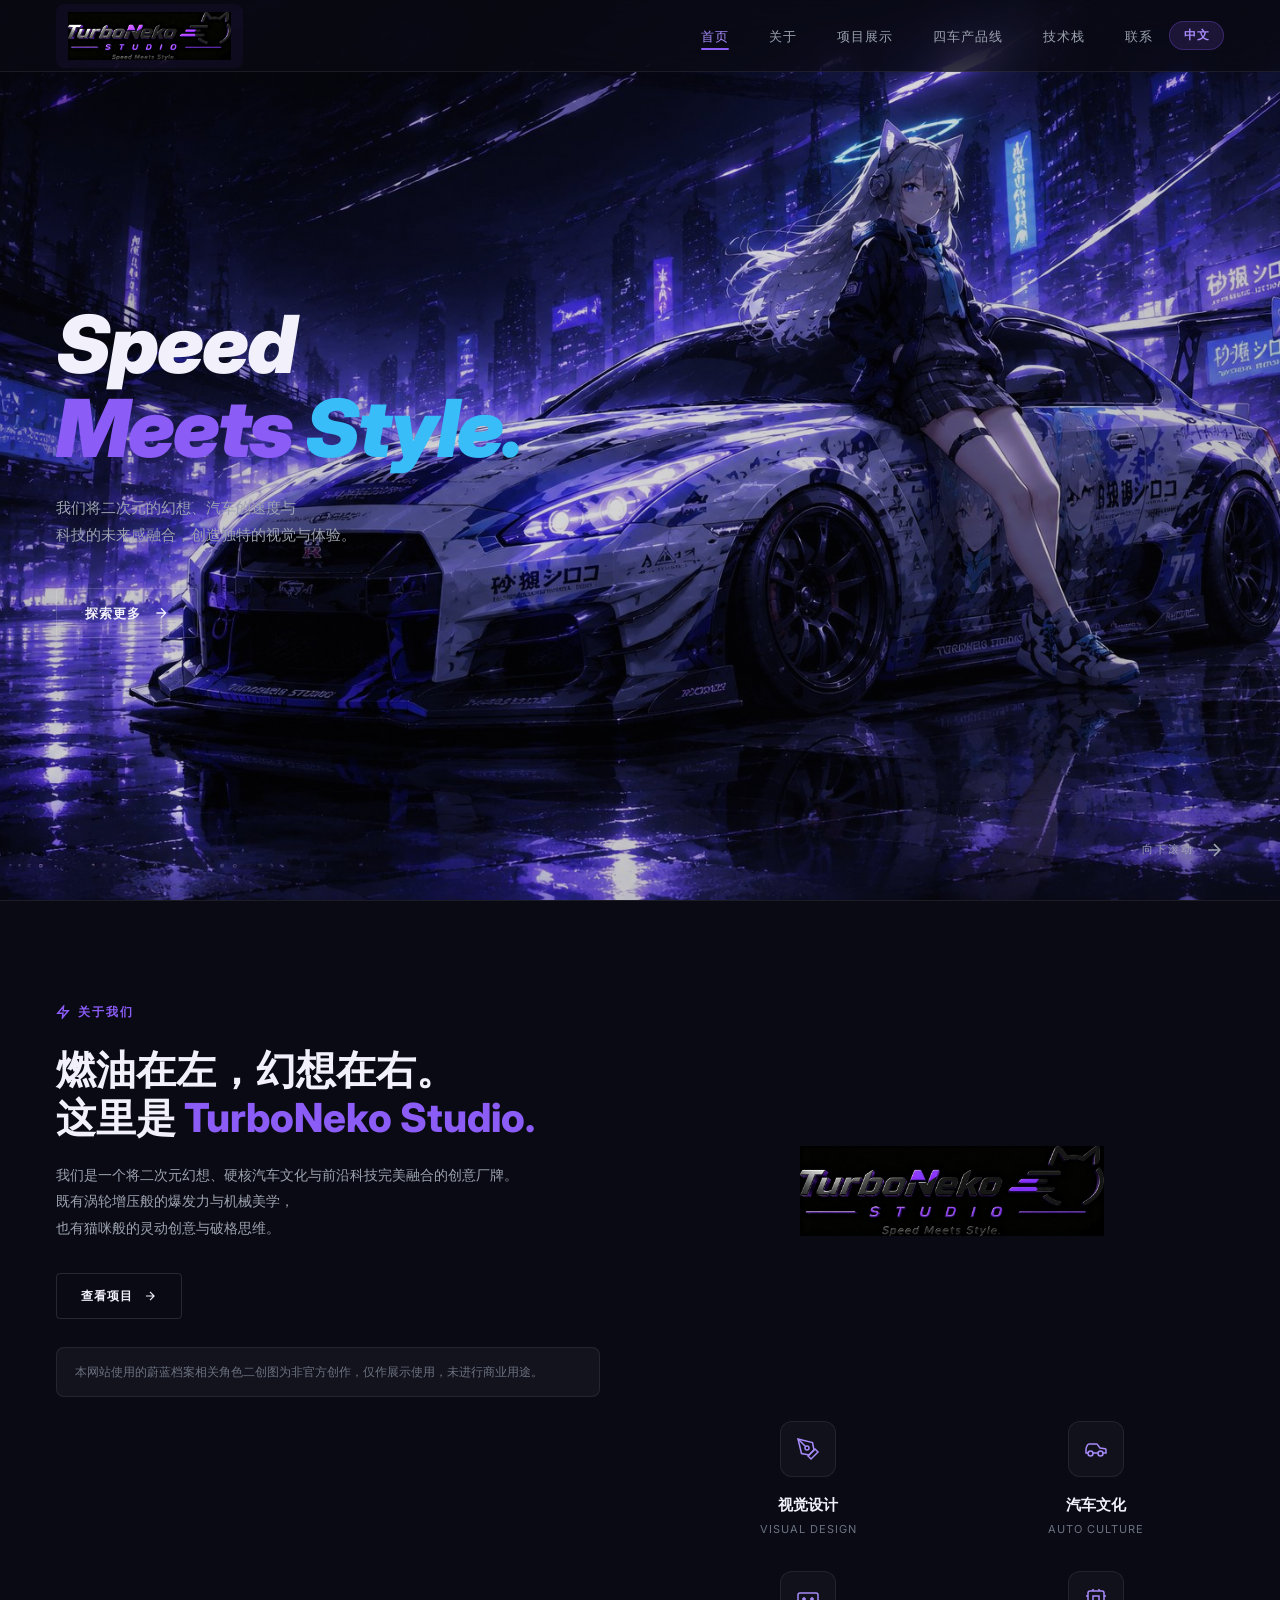
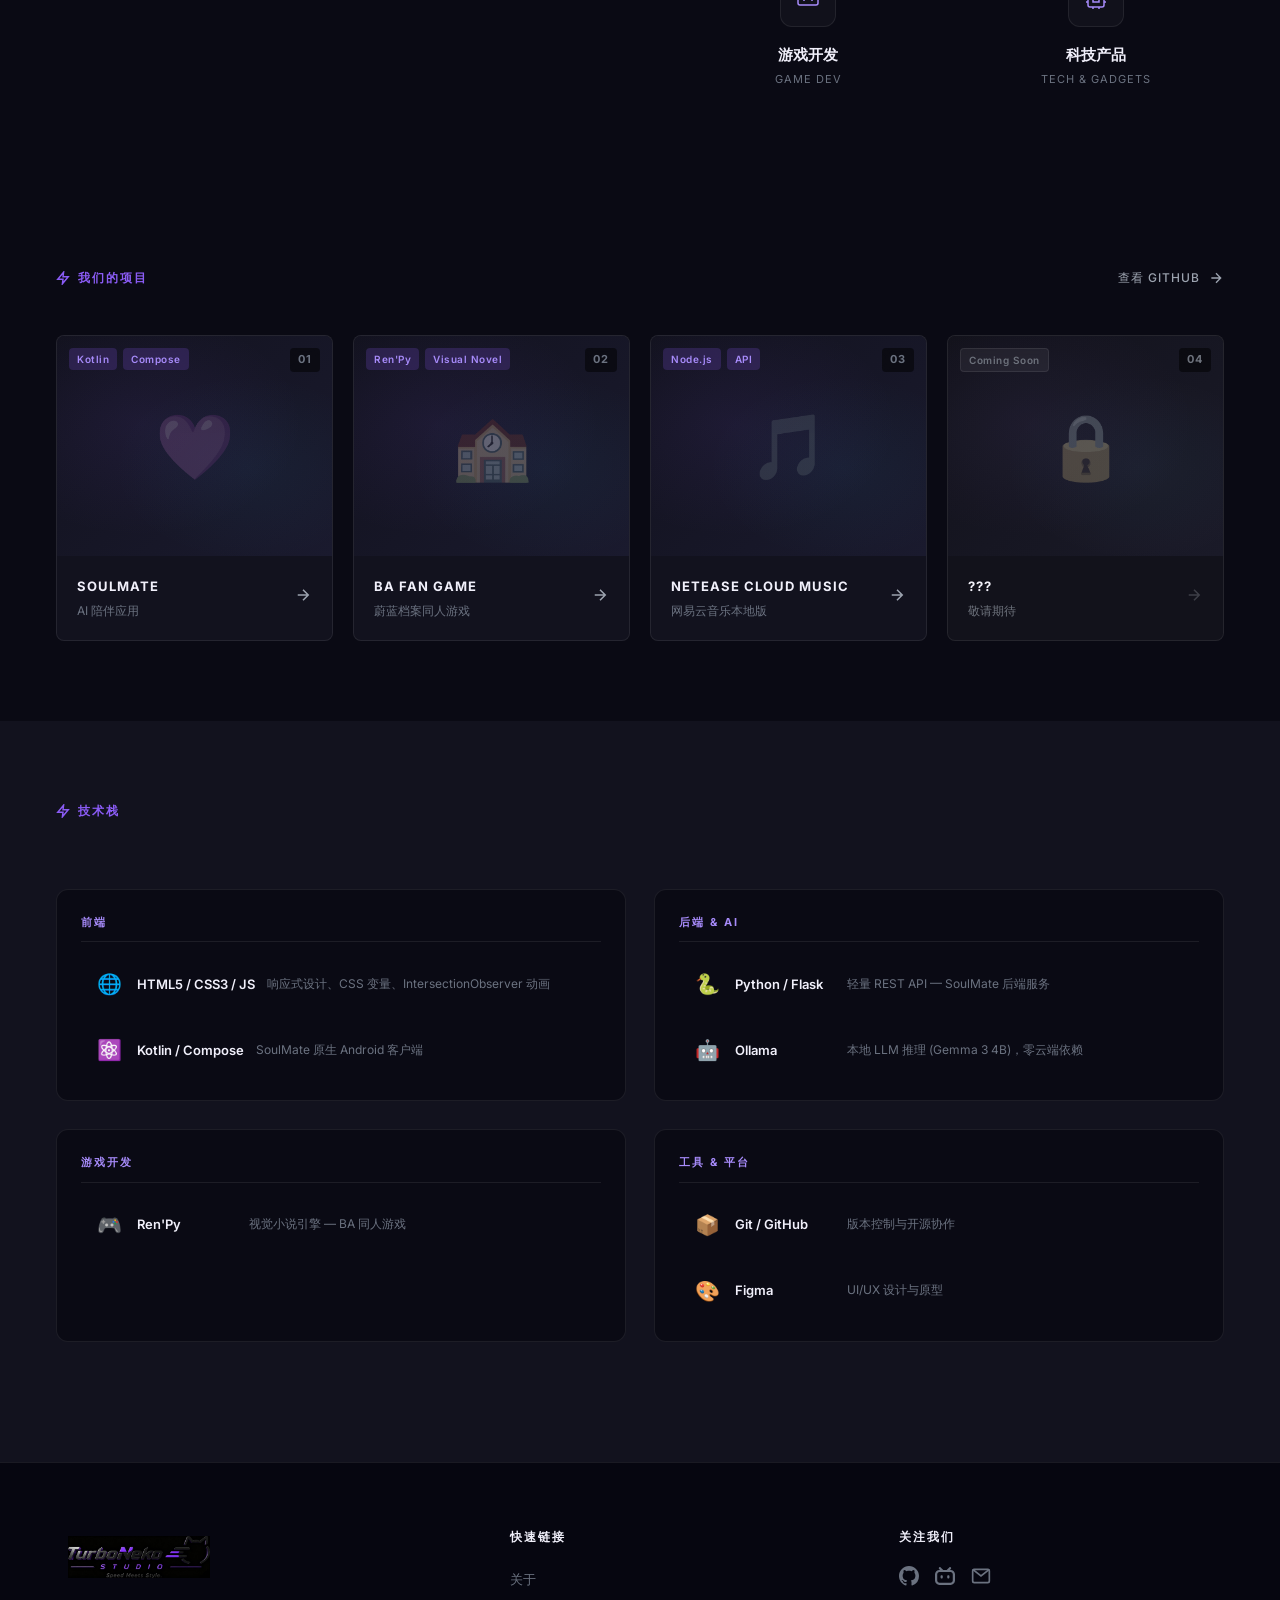
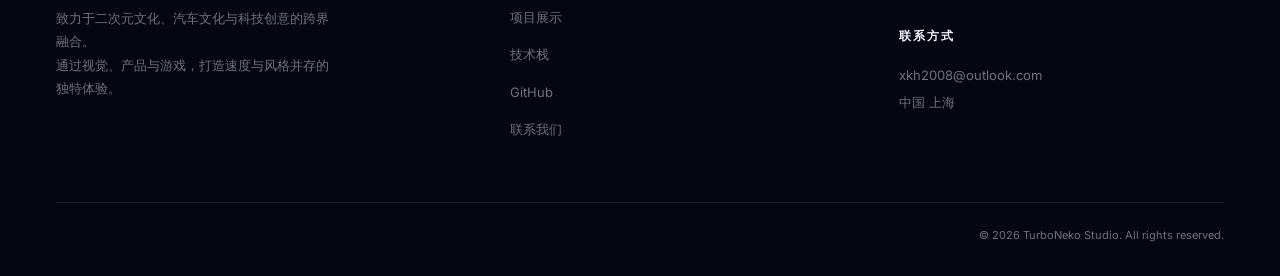
==== index.html @ 64b03d2c "Update" ====
<!DOCTYPE html>
<html lang="zh-CN" data-theme="dark">
<head>
    <link rel="icon" href="/avatar/logo.jpg" type="image/jpg">
    <meta charset="UTF-8">
    <meta name="viewport" content="width=device-width, initial-scale=1.0">
    <title>TurboNeko Studio — Speed Meets Style</title>
    <meta name="description" content="TurboNeko Studio 是一个融合二次元幻想、硬核汽车文化与前沿科技的创意厂牌。探索我们的项目、汽车产品线与游戏开发。">
    <meta name="keywords" content="TurboNeko, 二次元, 汽车文化, 游戏开发, SoulMate, AI, 视觉设计, 科技创意">
    <meta property="og:title" content="TurboNeko Studio — Speed Meets Style">
    <meta property="og:description" content="一个将二次元幻想、汽车文化与前沿科技完美融合的创意厂牌。">
    <meta property="og:type" content="website">
    <meta property="og:image" content="/logo.png">
    <meta property="og:url" content="https://turboneko.studio">
    <meta name="twitter:card" content="summary_large_image">
    <link rel="preload" href="style.css?v=5" as="style">
    <link rel="stylesheet" href="style.css?v=5">
    <!-- 如果没有 JS，确保 fade-up 元素默认可见 -->
    <noscript>
        <style>
            .js-enabled .fade-up { opacity: 1 !important; transform: none !important; }
            .js-enabled .hero-word { opacity: 1 !important; transform: none !important; }
            .js-enabled .hero-desc { opacity: 1 !important; transform: none !important; }
            .js-enabled .hero-btn { opacity: 1 !important; transform: none !important; }
        </style>
    </noscript>
</head>
<body>

<!-- ========== 导航栏 ========== -->
<nav>
    <div class="nav-left">
        <a href="#" class="nav-logo">
            <div class="nav-logo-img-wrap">
                <img src="logo.png" alt="TurboNeko Studio">
            </div>
        </a>
    </div>
    <div class="nav-right">
        <ul class="nav-links">
            <li><a href="#home" class="active" data-i18n="nav_home">Home</a></li>
            <li><a href="#about" data-i18n="nav_about">About</a></li>
            <li><a href="#projects" data-i18n="nav_projects">Projects</a></li>
            <li><a href="cars/" data-i18n="nav_cars">Cars</a></li>
            <li><a href="#techstack" data-i18n="nav_techstack">Tech Stack</a></li>
            <li><a href="#contact" data-i18n="nav_contact">Contact</a></li>
        </ul>
        <div class="nav-controls">
            <button class="nav-lang-switch" id="langSwitch" title="Switch Language">
                <span class="lang-active" id="langLabel">中文</span>
            </button>
        </div>
        <button class="hamburger" onclick="document.getElementById('mobileMenu').classList.toggle('open')" aria-label="Open menu">
            <span></span><span></span><span></span>
        </button>
    </div>
</nav>

<!-- 移动端菜单 -->
<div class="mobile-menu" id="mobileMenu">
    <button class="close-btn" onclick="document.getElementById('mobileMenu').classList.remove('open')" aria-label="Close menu">
        <svg width="28" height="28" viewBox="0 0 24 24" fill="none" stroke="currentColor" stroke-width="2">
            <path d="M18 6L6 18M6 6l12 12"/>
        </svg>
    </button>
    <a href="#home" data-i18n="nav_home">Home</a>
    <a href="#about" data-i18n="nav_about">About</a>
    <a href="#projects" data-i18n="nav_projects">Projects</a>
    <a href="#techstack" data-i18n="nav_techstack">Tech Stack</a>
    <a href="#contact" data-i18n="nav_contact">Contact</a>
</div>

<!-- ========== Hero ========== -->
<section class="hero" id="home">
    <div class="hero-bg"></div>
    <div class="hero-content">
        <h1 class="hero-title">
            <span class="hero-word word-speed fade-up">Speed</span><br>
            <span class="hero-word word-meets fade-up">Meets</span> <span class="hero-word word-style fade-up">Style.</span>
        </h1>
        <p class="hero-desc" data-i18n="hero_desc">
            我们将二次元的幻想、汽车的速度与<br>
            科技的未来感融合，创造独特的视觉与体验。
        </p>
        <a href="#projects" class="hero-btn">
            <span data-i18n="hero_btn">Explore More</span>
            <svg viewBox="0 0 24 24" fill="none" stroke="currentColor" stroke-width="2">
                <path d="M5 12h14M12 5l7 7-7 7"/>
            </svg>
        </a>
    </div>
    <a href="#about" class="scroll-down">
        <span data-i18n="scroll_down">Scroll Down</span>
        <svg viewBox="0 0 24 24" fill="none" stroke="currentColor" stroke-width="2">
            <path d="M5 12h14M12 5l7 7-7 7"/>
        </svg>
    </a>
</section>

<!-- ========== About ========== -->
<section class="about" id="about">
    <div class="about-inner">
        <div class="about-left fade-up">
            <div class="section-label">
                <svg viewBox="0 0 24 24" fill="none" stroke="currentColor" stroke-width="2.5">
                    <path d="M13 2L3 14h9l-1 8 10-12h-9l1-8z"/>
                </svg>
                <span data-i18n="about_label">About Us</span>
            </div>
            <h2 class="about-title" data-i18n="about_title">
                燃油在左，幻想在右。<br>
                这里是 <span class="highlight">TurboNeko Studio.</span>
            </h2>
            <p class="about-desc" data-i18n="about_desc">
                我们是一个将二次元幻想、硬核汽车文化与前沿科技完美融合的创意厂牌。<br>
                既有涡轮增压般的爆发力与机械美学，<br>
                也有猫咪般的灵动创意与破格思维。
            </p>
            <a href="#projects" class="about-btn">
                <span data-i18n="about_btn">View Our Projects</span>
                <svg viewBox="0 0 24 24" fill="none" stroke="currentColor" stroke-width="2" width="14" height="14">
                    <path d="M5 12h14M12 5l7 7-7 7"/>
                </svg>
            </a>
            <p class="about-disclaimer" data-i18n="about_disclaimer">
                本网站使用的蔚蓝档案相关角色二创图为非官方创作，仅作展示使用，未进行商业用途。
            </p>
        </div>
        <div class="about-right fade-up delay-2">
            <div>
                <img src="logo.png" alt="TurboNeko Studio">
            </div>
            <div class="services-grid">
                <div class="service-item">
                    <div class="service-icon">
                        <svg viewBox="0 0 24 24" fill="none" stroke="currentColor" stroke-width="1.5">
                            <path d="M12 19l7-7 3 3-7 7-3-3z"/>
                            <path d="M18 13l-1.5-7.5L2 2l3.5 14.5L13 18l5-5z"/>
                            <path d="M2 2l7.586 7.586"/>
                            <circle cx="11" cy="11" r="2"/>
                        </svg>
                    </div>
                    <div class="service-name" data-i18n="svc_design">视觉设计</div>
                    <div class="service-en">Visual Design</div>
                </div>
                <div class="service-item">
                    <div class="service-icon">
                        <svg viewBox="0 0 24 24" fill="none" stroke="currentColor" stroke-width="1.5">
                            <path d="M14 16H9m10 0h3v-3.15a1 1 0 00-.84-.99L16 11l-2.7-3.6a1 1 0 00-.8-.4H5.24a2 2 0 00-1.8 1.1l-.8 1.63A6 6 0 002 12.42V16h2"/>
                            <circle cx="6.5" cy="16.5" r="2.5"/>
                            <circle cx="16.5" cy="16.5" r="2.5"/>
                        </svg>
                    </div>
                    <div class="service-name" data-i18n="svc_auto">汽车文化</div>
                    <div class="service-en">Auto Culture</div>
                </div>
                <div class="service-item">
                    <div class="service-icon">
                        <svg viewBox="0 0 24 24" fill="none" stroke="currentColor" stroke-width="1.5">
                            <rect x="2" y="6" width="20" height="12" rx="2"/>
                            <path d="M6 12h4M14 12h4M8 10v4M16 10v4"/>
                        </svg>
                    </div>
                    <div class="service-name" data-i18n="svc_game">游戏开发</div>
                    <div class="service-en">Game Dev</div>
                </div>
                <div class="service-item">
                    <div class="service-icon">
                        <svg viewBox="0 0 24 24" fill="none" stroke="currentColor" stroke-width="1.5">
                            <rect x="4" y="4" width="16" height="16" rx="2"/>
                            <rect x="9" y="9" width="6" height="6"/>
                            <path d="M15 2v2M15 20v2M9 2v2M9 20v2M2 15h2M2 9h2M20 15h2M20 9h2"/>
                        </svg>
                    </div>
                    <div class="service-name" data-i18n="svc_tech">科技产品</div>
                    <div class="service-en">Tech & Gadgets</div>
                </div>
            </div>
        </div>
    </div>
</section>

<!-- ========== Projects ========== -->
<section class="projects" id="projects">
    <div class="projects-header">
        <div class="section-label">
            <svg viewBox="0 0 24 24" fill="none" stroke="currentColor" stroke-width="2.5">
                <path d="M13 2L3 14h9l-1 8 10-12h-9l1-8z"/>
            </svg>
            <span data-i18n="projects_label">Our Projects</span>
        </div>
        <a href="https://github.com/nachocrazy" class="view-all" target="_blank" rel="noopener">
            <span data-i18n="view_all">View on GitHub</span>
            <svg viewBox="0 0 24 24" fill="none" stroke="currentColor" stroke-width="2">
                <path d="M5 12h14M12 5l7 7-7 7"/>
            </svg>
        </a>
    </div>
    <div class="projects-grid">
        <a href="/app_intro/" class="project-card fade-up delay-1">
            <div class="project-img" data-emoji="💜">
                <div class="project-tags">
                    <span class="project-tag">Kotlin</span>
                    <span class="project-tag">Compose</span>
                </div>
                <div class="project-num"><span>01</span></div>
            </div>
            <div class="project-info">
                <div class="project-meta">
                    <h4>SoulMate</h4>
                    <p data-i18n="proj_soulmate">AI 陪伴应用</p>
                </div>
                <div class="project-arrow">
                    <svg viewBox="0 0 24 24" fill="none" stroke="currentColor" stroke-width="2" width="18" height="18">
                        <path d="M5 12h14M12 5l7 7-7 7"/>
                    </svg>
                </div>
            </div>
        </a>
        <a href="/game_intro/" class="project-card fade-up delay-2">
            <div class="project-img" data-emoji="🏫">
                <div class="project-tags">
                    <span class="project-tag">Ren'Py</span>
                    <span class="project-tag">Visual Novel</span>
                </div>
                <div class="project-num"><span>02</span></div>
            </div>
            <div class="project-info">
                <div class="project-meta">
                    <h4>BA Fan Game</h4>
                    <p data-i18n="proj_ba">蔚蓝档案同人游戏</p>
                </div>
                <div class="project-arrow">
                    <svg viewBox="0 0 24 24" fill="none" stroke="currentColor" stroke-width="2" width="18" height="18">
                        <path d="M5 12h14M12 5l7 7-7 7"/>
                    </svg>
                </div>
            </div>
        </a>
        <a href="#" class="project-card fade-up delay-3" onclick="return false">
            <div class="project-img" data-emoji="🎵">
                <div class="project-tags">
                    <span class="project-tag">Node.js</span>
                    <span class="project-tag">API</span>
                </div>
                <div class="project-num"><span>03</span></div>
            </div>
            <div class="project-info">
                <div class="project-meta">
                    <h4>NetEase Cloud Music</h4>
                    <p data-i18n="proj_nemusic">网易云音乐本地版</p>
                </div>
                <div class="project-arrow">
                    <svg viewBox="0 0 24 24" fill="none" stroke="currentColor" stroke-width="2" width="18" height="18">
                        <path d="M5 12h14M12 5l7 7-7 7"/>
                    </svg>
                </div>
            </div>
        </a>
        <div class="project-card project-card-locked fade-up delay-4">
            <div class="project-img" data-emoji="🔒">
                <div class="project-tags">
                    <span class="project-tag project-tag-locked">Coming Soon</span>
                </div>
                <div class="project-num"><span>04</span></div>
            </div>
            <div class="project-info">
                <div class="project-meta">
                    <h4>???</h4>
                    <p data-i18n="proj_coming">敬请期待</p>
                </div>
                <div class="project-arrow" style="opacity:0.3;">
                    <svg viewBox="0 0 24 24" fill="none" stroke="currentColor" stroke-width="2" width="18" height="18">
                        <path d="M5 12h14M12 5l7 7-7 7"/>
                    </svg>
                </div>
            </div>
        </div>
    </div>
</section>

<!-- ========== Tech Stack ========== -->
<section class="projects" id="techstack" style="background: var(--bg-card);">
    <div class="projects-header">
        <div class="section-label">
            <svg viewBox="0 0 24 24" fill="none" stroke="currentColor" stroke-width="2.5">
                <path d="M13 2L3 14h9l-1 8 10-12h-9l1-8z"/>
            </svg>
            <span data-i18n="tech_label">Tech Stack</span>
        </div>
    </div>
    <div class="techstack-grid fade-up" style="max-width:1200px;margin:0 auto;">
        <div class="techstack-category">
            <div class="techstack-cat-title" data-i18n="tech_fe">前端</div>
            <div class="techstack-items">
                <div class="techstack-item">
                    <span class="techstack-icon">🌐</span>
                    <span class="techstack-name">HTML5 / CSS3 / JS</span>
                    <span class="techstack-desc" data-i18n="tech_fe_desc">响应式设计、CSS 变量、IntersectionObserver 动画</span>
                </div>
                <div class="techstack-item">
                    <span class="techstack-icon">⚛️</span>
                    <span class="techstack-name">Kotlin / Compose</span>
                    <span class="techstack-desc" data-i18n="tech_compose_desc">SoulMate 原生 Android 客户端</span>
                </div>
            </div>
        </div>
        <div class="techstack-category">
            <div class="techstack-cat-title" data-i18n="tech_be">后端 & AI</div>
            <div class="techstack-items">
                <div class="techstack-item">
                    <span class="techstack-icon">🐍</span>
                    <span class="techstack-name">Python / Flask</span>
                    <span class="techstack-desc" data-i18n="tech_flask_desc">轻量 REST API — SoulMate 后端服务</span>
                </div>
                <div class="techstack-item">
                    <span class="techstack-icon">🤖</span>
                    <span class="techstack-name">Ollama</span>
                    <span class="techstack-desc" data-i18n="tech_ollama_desc">本地 LLM 推理 (Gemma 3 4B)，零云端依赖</span>
                </div>
            </div>
        </div>
        <div class="techstack-category">
            <div class="techstack-cat-title" data-i18n="tech_game">游戏开发</div>
            <div class="techstack-items">
                <div class="techstack-item">
                    <span class="techstack-icon">🎮</span>
                    <span class="techstack-name">Ren'Py</span>
                    <span class="techstack-desc" data-i18n="tech_renpy_desc">视觉小说引擎 — BA 同人游戏</span>
                </div>
            </div>
        </div>
        <div class="techstack-category">
            <div class="techstack-cat-title" data-i18n="tech_tools">工具 & 平台</div>
            <div class="techstack-items">
                <div class="techstack-item">
                    <span class="techstack-icon">📦</span>
                    <span class="techstack-name">Git / GitHub</span>
                    <span class="techstack-desc" data-i18n="tech_git_desc">版本控制与开源协作</span>
                </div>
                <div class="techstack-item">
                    <span class="techstack-icon">🎨</span>
                    <span class="techstack-name">Figma</span>
                    <span class="techstack-desc" data-i18n="tech_figma_desc">UI/UX 设计与原型</span>
                </div>
            </div>
        </div>
    </div>
</section>

<!-- ========== Footer ========== -->
<footer id="contact">
    <div class="footer-inner">
        <div class="footer-brand fade-up">
            <div class="footer-logo-wrap">
                <img src="logo.png" alt="TurboNeko Studio">
            </div>
            <p data-i18n="footer_desc">
                致力于二次元文化、汽车文化与科技创意的跨界融合。<br>
                通过视觉、产品与游戏，打造速度与风格并存的独特体验。
            </p>
        </div>
        <div class="footer-col fade-up delay-1">
            <h5 data-i18n="footer_links">Quick Links</h5>
            <ul class="footer-links">
                <li><a href="#about" data-i18n="nav_about">About</a></li>
                <li><a href="#projects" data-i18n="nav_projects">Projects</a></li>
                <li><a href="#techstack" data-i18n="nav_techstack">Tech Stack</a></li>
                <li><a href="https://github.com/nachocrazy" target="_blank" rel="noopener">GitHub</a></li>
                <li><a href="mailto:xkh2000@outlook.com" data-i18n="footer_contact_link">Contact</a></li>
            </ul>
        </div>
        <div class="footer-col fade-up delay-2">
            <h5 data-i18n="footer_follow">Follow Us</h5>
            <div class="social-icons">
                <a href="https://github.com/nachocrazy" title="GitHub" target="_blank" rel="noopener">
                    <svg viewBox="0 0 24 24" fill="currentColor"><path d="M12 0C5.37 0 0 5.37 0 12c0 5.31 3.435 9.795 8.205 11.385.6.105.825-.255.825-.57 0-.285-.015-1.23-.015-2.235-3.015.555-3.795-.735-4.035-1.41-.135-.345-.72-1.41-1.23-1.695-.42-.225-1.02-.78-.015-.795.945-.015 1.62.87 1.845 1.23 1.08 1.815 2.805 1.305 3.495.99.105-.78.42-1.305.765-1.605-2.67-.3-5.46-1.335-5.46-5.925 0-1.305.465-2.385 1.23-3.225-.12-.3-.54-1.53.12-3.18 0 0 1.005-.315 3.3 1.23.96-.27 1.98-.405 3-.405s2.04.135 3 .405c2.295-1.56 3.3-1.23 3.3-1.23.66 1.65.24 2.88.12 3.18.765.84 1.23 1.905 1.23 3.225 0 4.605-2.805 5.625-5.475 5.925.435.375.81 1.095.81 2.22 0 1.605-.015 2.895-.015 3.3 0 .315.225.69.825.57A12.02 12.02 0 0 0 24 12c0-6.63-5.37-12-12-12z"/></svg>
                </a>
                <a href="https://space.bilibili.com/1800466245" title="Bilibili" target="_blank" rel="noopener">
                    <svg viewBox="0 0 24 24" fill="currentColor"><path d="M17.813 4.653h.854c1.51.054 2.769.578 3.773 1.574 1.004.995 1.524 2.249 1.56 3.76v7.36c-.036 1.51-.556 2.769-1.56 3.773s-2.262 1.524-3.773 1.56H5.333c-1.51-.036-2.769-.556-3.773-1.56S.036 18.858 0 17.347v-7.36c.036-1.511.556-2.765 1.56-3.76 1.004-.996 2.262-1.52 3.773-1.574h.774l-1.174-1.12a1.234 1.234 0 0 1-.373-.906c0-.356.124-.658.373-.907l.027-.027c.267-.249.573-.373.92-.373.347 0 .653.124.92.373L9.653 4.44c.071.071.134.142.187.213h4.267a.836.836 0 0 1 .16-.213l2.853-2.747c.267-.249.573-.373.92-.373.347 0 .662.151.929.4.267.249.391.551.391.907 0 .355-.124.657-.373.906zM5.333 7.24c-.746.018-1.373.276-1.88.773-.506.498-.769 1.13-.786 1.894v7.52c.017.764.28 1.395.786 1.893.507.498 1.134.756 1.88.773h13.334c.746-.017 1.373-.275 1.88-.773.506-.498.769-1.129.786-1.893v-7.52c-.017-.765-.28-1.396-.786-1.894-.507-.497-1.134-.755-1.88-.773zM8 11.107c.373 0 .684.124.933.373.25.249.383.569.4.96v1.173c-.017.391-.15.711-.4.96-.249.25-.56.374-.933.374s-.684-.125-.933-.374c-.25-.249-.383-.569-.4-.96V12.44c.017-.391.15-.711.4-.96.249-.249.56-.373.933-.373zm8 0c.373 0 .684.124.933.373.25.249.383.569.4.96v1.173c-.017.391-.15.711-.4.96-.249.25-.56.374-.933.374s-.684-.125-.933-.374c-.25-.249-.383-.569-.4-.96V12.44c.017-.391.15-.711.4-.96.249-.249.56-.373.933-.373z"/></svg>
                </a>
                <a href="mailto:xkh2008@outlook.com" title="Email">
                    <svg viewBox="0 0 24 24" fill="none" stroke="currentColor" stroke-width="2"><rect x="2" y="4" width="20" height="16" rx="2"/><path d="M22 4l-10 8L2 4"/></svg>
                </a>
            </div>
            <h5 data-i18n="footer_contact">Contact</h5>
            <div class="contact-info">
                <p>xkh2008@outlook.com</p>
                <p data-i18n="footer_location">Shanghai, China</p>
            </div>
        </div>
    </div>
    <div class="footer-bottom">
        <p>&copy; 2026 TurboNeko Studio. All rights reserved.</p>
    </div>
</footer>

<script src="script.js?v=5"></script>
</body>
</html>
---- style.css ----
/* ===== TurboNeko Studio — style.css ===== */

@import url('https://fonts.googleapis.com/css2?family=Inter:wght@300;400;500;600;700;800;900&display=swap');

/* ========== CSS Variables — Dark Theme (default) ========== */
:root {
    --bg: #0A0A14;
    --bg-card: #12121E;
    --bg-footer: #060610;
    --bg-nav: rgba(10,10,20,0.70);
    --bg-nav-scrolled: rgba(10,10,20,0.92);
    --primary: #8B5CF6;
    --primary-light: #A78BFA;
    --cyan: #38BDF8;
    --text: #F1F0FB;
    --text-dim: #9CA3AF;
    --text-muted: #6B7280;
    --border: rgba(255,255,255,0.08);
    --card-hover-shadow: rgba(0,0,0,0.4);
    --service-icon-bg: rgba(255,255,255,0.03);
    --disclaimer-bg: rgba(255,255,255,0.04);
    --hero-overlay-1: rgba(10,10,20,0.45);
    --hero-overlay-2: rgba(10,10,20,0.15);
    --hero-overlay-3: rgba(10,10,20,0.35);
}

/* ========== Light Theme ========== */
[data-theme="light"] {
    --bg: #F8F9FC;
    --bg-card: #FFFFFF;
    --bg-footer: #F0F1F5;
    --bg-nav: rgba(248,249,252,0.80);
    --bg-nav-scrolled: rgba(248,249,252,0.96);
    --primary: #7C3AED;
    --primary-light: #8B5CF6;
    --cyan: #0284C7;
    --text: #1A1A2E;
    --text-dim: #4B5563;
    --text-muted: #6B7280;
    --border: rgba(0,0,0,0.08);
    --card-hover-shadow: rgba(124,58,237,0.12);
    --service-icon-bg: rgba(124,58,237,0.04);
    --disclaimer-bg: rgba(124,58,237,0.04);
    --hero-overlay-1: rgba(248,249,252,0.30);
    --hero-overlay-2: rgba(248,249,252,0.10);
    --hero-overlay-3: rgba(248,249,252,0.25);
}

/* ========== Reset ========== */
*, *::before, *::after { margin:0; padding:0; box-sizing: border-box; }

html { scroll-behavior: smooth; }

body {
    font-family: 'Inter', -apple-system, BlinkMacSystemFont, 'Segoe UI', 'PingFang SC', 'Microsoft YaHei', sans-serif;
    background: var(--bg);
    color: var(--text);
    overflow-x: hidden;
    line-height: 1.6;
    transition: background 0.4s, color 0.4s;
}

a { color: inherit; text-decoration: none; }
ul { list-style: none; }
button {
    font-family: inherit;
    background: none;
    border: none;
    color: inherit;
    cursor: pointer;
    padding: 0;
    margin: 0;
    font-size: inherit;
    -webkit-appearance: none;
    appearance: none;
}

/* ========== Navigation ========== */
nav {
    position: fixed; top:0; left:0; right:0;
    z-index: 1000;
    display: flex; align-items: center; justify-content: space-between;
    padding: 0 56px;
    height: 72px;
    background: var(--bg-nav);
    backdrop-filter: blur(20px);
    -webkit-backdrop-filter: blur(20px);
    border-bottom: 1px solid var(--border);
    transition: background 0.4s;
}
nav.scrolled {
    background: var(--bg-nav-scrolled);
}

.nav-left { display: flex; align-items: center; }

.nav-logo {
    display: flex; align-items: center; gap: 10px;
    text-decoration: none; color: var(--text);
}

/* Logo: invisible wrap with subtle purple-black tint */
.nav-logo-img-wrap {
    display: flex; align-items: center; justify-content: center;
    height: 64px;
    padding: 0 12px;
    background: rgba(124,58,237,0.06);
    border: none;
    border-radius: 8px;
    transition: background 0.3s;
}
[data-theme="light"] .nav-logo-img-wrap {
    background: rgba(124,58,237,0.08);
}
.nav-logo-img-wrap:hover {
    background: rgba(124,58,237,0.12);
}
.nav-logo-img-wrap img {
    height: 48px; width: auto;
    filter: brightness(1.5);
    transition: filter 0.3s;
}
[data-theme="light"] .nav-logo-img-wrap img {
    filter: brightness(1.0);
}
.nav-logo-img-wrap:hover img {
    filter: brightness(1.8);
}
[data-theme="light"] .nav-logo-img-wrap:hover img {
    filter: brightness(0.9);
}

.nav-right { display: flex; align-items: center; gap: 16px; }

.nav-links {
    display: flex; align-items: center; gap: 40px;
    list-style: none;
}
.nav-links a {
    color: var(--text-dim);
    text-decoration: none;
    font-size: 13px;
    font-weight: 500;
    letter-spacing: 1px;
    text-transform: uppercase;
    transition: color 0.25s;
    position: relative;
    padding-bottom: 4px;
}
.nav-links a:hover { color: var(--text); }
.nav-links a.active { color: var(--primary-light); }
.nav-links a.active::after {
    content: '';
    position: absolute;
    bottom: -2px; left: 0; right: 0;
    height: 2px;
    background: var(--primary);
    border-radius: 1px;
}

/* Theme toggle & Language switch — glass-morphism style */
.nav-controls {
    display: flex;
    align-items: center;
    gap: 8px;
    position: relative;
    z-index: 10;
}

/* Nav controls — glass-morphism buttons */
.nav-lang-switch {
    display: flex; align-items: center;
    padding: 5px 14px;
    border-radius: 20px;
    font-size: 12px;
    font-weight: 600;
    letter-spacing: 0.5px;
    color: var(--text-dim);
    background: rgba(139,92,246,0.15);
    border: 1px solid rgba(139,92,246,0.28);
    backdrop-filter: blur(12px);
    -webkit-backdrop-filter: blur(12px);
    cursor: pointer;
    transition: all 0.3s;
    box-shadow: none;
}
.nav-lang-switch:hover {
    color: var(--primary-light);
    background: rgba(139,92,246,0.25);
    border-color: rgba(139,92,246,0.45);
    box-shadow: 0 0 16px rgba(139,92,246,0.20);
}
.nav-lang-switch .lang-active {
    color: var(--primary-light);
}

.nav-control-btn {
    display: flex; align-items: center; justify-content: center;
    width: 36px; height: 36px;
    border-radius: 10px;
    background: rgba(139,92,246,0.15);
    border: 1px solid rgba(139,92,246,0.28);
    backdrop-filter: blur(12px);
    -webkit-backdrop-filter: blur(12px);
    color: var(--primary-light);
    cursor: pointer;
    transition: all 0.3s;
    font-size: 16px;
    padding: 0;
    box-shadow: none;
}
.nav-control-btn:hover {
    background: rgba(139,92,246,0.28);
    border-color: rgba(139,92,246,0.50);
    box-shadow: 0 0 16px rgba(139,92,246,0.20);
    transform: scale(1.05);
}
.nav-control-btn svg {
    pointer-events: none;
}

[data-theme="light"] .nav-lang-switch {
    background: rgba(139,92,246,0.10);
    border-color: rgba(139,92,246,0.22);
    color: var(--text-dim);
}
[data-theme="light"] .nav-lang-switch:hover {
    background: rgba(139,92,246,0.18);
}
[data-theme="light"] .nav-control-btn {
    background: rgba(139,92,246,0.10);
    border-color: rgba(139,92,246,0.22);
    color: var(--text-dim);
}
[data-theme="light"] .nav-control-btn:hover {
    background: rgba(139,92,246,0.20);
}

/* ========== Hero ========== */
.hero {
    position: relative;
    min-height: 100vh;
    display: flex;
    align-items: center;
    padding: 120px 56px 80px;
    overflow: hidden;
}
.hero-bg {
    position: absolute;
    top: 0; left: 0; right: 0; bottom: 0;
    z-index: 0;
    background: url('hero-bg.jpg') center/cover no-repeat;
    filter: brightness(1.0);
    transition: filter 0.4s;
}
[data-theme="light"] .hero-bg {
    filter: brightness(1.05);
}
.hero-bg::before {
    content: '';
    position: absolute;
    top: 0; left: 0; right: 0; bottom: 0;
    background:
        linear-gradient(135deg, var(--hero-overlay-1) 0%, var(--hero-overlay-2) 45%, var(--hero-overlay-3) 100%);
    z-index: 1;
    transition: background 0.4s;
}

.hero-content {
    position: relative;
    z-index: 3;
    max-width: 560px;
}

.hero-title {
    font-size: clamp(48px, 8vw, 80px);
    font-weight: 900;
    line-height: 1.05;
    font-style: italic;
    letter-spacing: -2px;
    margin-bottom: 24px;
}
.hero-title .word-speed { color: var(--text); }
.hero-title .word-meets { color: var(--primary); }
.hero-title .word-style { color: var(--cyan); }

/* Hero word animations — fly in from different directions */
.hero-word {
    display: inline-block;
    opacity: 1;
    transform: translateX(0) translateY(0) skewX(0);
    transition: opacity 0.75s cubic-bezier(.22,1,.36,1),
                transform 0.75s cubic-bezier(.22,1,.36,1);
}
.js-enabled .hero-word {
    opacity: 0;
}
.js-enabled .hero-word.visible {
    opacity: 1;
    transform: translateX(0) translateY(0) skewX(0);
}
/* Speed: fly in from left */
.js-enabled .hero-word.word-speed {
    transform: translateX(-80px) skewX(-12deg);
}
/* Meets: fly in from below */
.js-enabled .hero-word.word-meets {
    transform: translateY(60px);
}
/* Style: fly in from right */
.js-enabled .hero-word.word-style {
    transform: translateX(80px) skewX(12deg);
}

/* Stagger delays */
.hero-word.delay-1 { transition-delay: 0.15s; }
.hero-word.delay-2 { transition-delay: 0.35s; }

.hero-desc {
    font-size: 15px;
    color: var(--text-dim);
    line-height: 1.8;
    max-width: 400px;
    margin-bottom: 40px;
    opacity: 1;
    transform: translateY(0);
    transition: opacity 0.6s 0.5s, transform 0.6s 0.5s;
}
.js-enabled .hero-desc {
    opacity: 0;
    transform: translateY(20px);
}
.js-enabled .hero-desc.visible {
    opacity: 1;
    transform: translateY(0);
}

.hero-btn {
    display: inline-flex;
    align-items: center;
    gap: 12px;
    padding: 14px 28px;
    border: 1px solid rgba(255,255,255,0.15);
    border-radius: 4px;
    color: var(--text);
    text-decoration: none;
    font-size: 13px;
    font-weight: 600;
    letter-spacing: 1px;
    text-transform: uppercase;
    transition: all 0.3s;
    background: rgba(255,255,255,0.02);
    opacity: 1;
    transform: translateY(0);
}
.js-enabled .hero-btn {
    opacity: 0;
    transform: translateY(20px);
    transition: opacity 0.6s 0.7s, transform 0.6s 0.7s, border-color 0.3s, background 0.3s;
}
.js-enabled .hero-btn.visible {
    opacity: 1;
    transform: translateY(0);
}
.hero-btn:hover {
    border-color: var(--primary);
    background: rgba(139,92,246,0.08);
}
.hero-btn svg { width: 16px; height: 16px; }

.scroll-down {
    position: absolute;
    bottom: 40px;
    right: 56px;
    z-index: 3;
    display: flex;
    align-items: center;
    gap: 10px;
    color: var(--text-dim);
    font-size: 11px;
    font-weight: 500;
    letter-spacing: 2px;
    text-transform: uppercase;
    text-decoration: none;
    transition: color 0.25s;
}
.scroll-down:hover { color: var(--primary-light); }
.scroll-down svg { width: 20px; height: 20px; }

/* ========== Scroll-driven fade-up ========== */
.fade-up {
    opacity: 1;
    transform: translateY(0);
    transition: opacity 0.7s cubic-bezier(.22,1,.36,1),
                transform 0.7s cubic-bezier(.22,1,.36,1);
}
/* JS-driven animation: start from hidden when script is loaded */
.js-enabled .fade-up {
    opacity: 0;
    transform: translateY(40px);
}
.js-enabled .fade-up.visible {
    opacity: 1;
    transform: translateY(0);
}
.fade-up.delay-1 { transition-delay: 0.10s; }
.fade-up.delay-2 { transition-delay: 0.20s; }
.fade-up.delay-3 { transition-delay: 0.30s; }
.fade-up.delay-4 { transition-delay: 0.40s; }

/* ========== About ========== */
.about {
    padding: 100px 56px;
    border-top: 1px solid var(--border);
}
.about-inner {
    max-width: 1200px;
    margin: 0 auto;
    display: grid;
    grid-template-columns: 1fr 1fr;
    gap: 80px;
    align-items: start;
}

.section-label {
    display: inline-flex;
    align-items: center;
    gap: 8px;
    color: var(--primary);
    font-size: 12px;
    font-weight: 700;
    letter-spacing: 2px;
    text-transform: uppercase;
    margin-bottom: 24px;
}
.section-label svg { width: 14px; height: 14px; }

.about-title {
    font-size: clamp(28px, 4vw, 40px);
    font-weight: 800;
    line-height: 1.2;
    margin-bottom: 20px;
}
.about-title .highlight { color: var(--primary); }

.about-desc {
    font-size: 14px;
    color: var(--text-dim);
    line-height: 1.9;
    margin-bottom: 32px;
}
.about-disclaimer {
    font-size: 12px;
    color: var(--text-muted);
    line-height: 1.7;
    margin-top: 28px;
    padding: 14px 18px;
    border-radius: 8px;
    background: var(--disclaimer-bg);
    border: 1px solid var(--border);
}

.about-btn {
    display: inline-flex;
    align-items: center;
    gap: 10px;
    padding: 12px 24px;
    border: 1px solid rgba(255,255,255,0.12);
    border-radius: 4px;
    color: var(--text);
    text-decoration: none;
    font-size: 12px;
    font-weight: 600;
    letter-spacing: 1px;
    text-transform: uppercase;
    transition: all 0.3s;
}
.about-btn:hover {
    border-color: var(--primary);
    background: rgba(139,92,246,0.08);
}

/* About right: logo — clean display */
.about-right > div:first-child {
    display: flex; align-items: center; justify-content: center;
    width: 100%; max-width: 380px; margin: 0 auto;
    aspect-ratio: 1/1;
    background: transparent;
    border: none;
    border-radius: 16px;
    overflow: hidden;
}
.about-right > div:first-child img {
    max-width: 80%; height: auto;
    filter: none;
}

/* services grid */
.services-grid {
    display: grid;
    grid-template-columns: 1fr 1fr;
    gap: 32px;
    margin-top: 40px;
}
.service-item { text-align: center; }
.service-icon {
    width: 56px; height: 56px;
    margin: 0 auto 16px;
    display: flex; align-items: center; justify-content: center;
    border: 1px solid var(--border);
    border-radius: 12px;
    background: var(--service-icon-bg);
    transition: all 0.3s;
}
.service-item:hover .service-icon {
    border-color: rgba(139,92,246,0.30);
    background: rgba(139,92,246,0.06);
}
.service-icon svg { width: 24px; height: 24px; color: var(--primary-light); }
.service-name { font-size: 15px; font-weight: 600; margin-bottom: 4px; }
.service-en { font-size: 11px; color: var(--text-muted); letter-spacing: 1px; text-transform: uppercase; }

/* ========== Projects ========== */
.projects { padding: 80px 56px; }

.projects-header {
    max-width: 1200px;
    margin: 0 auto 48px;
    display: flex; align-items: center; justify-content: space-between;
}
.projects-header .section-label { margin-bottom: 0; }

.view-all {
    display: inline-flex; align-items: center; gap: 8px;
    color: var(--text-dim); text-decoration: none;
    font-size: 12px; font-weight: 500;
    letter-spacing: 1px; text-transform: uppercase;
    transition: color 0.25s;
}
.view-all:hover { color: var(--primary-light); }
.view-all svg { width: 16px; height: 16px; }

.projects-grid {
    max-width: 1200px;
    margin: 0 auto;
    display: grid;
    grid-template-columns: repeat(4, 1fr);
    gap: 20px;
}

.project-card {
    position: relative;
    background: var(--bg-card);
    border: 1px solid var(--border);
    border-radius: 8px;
    overflow: hidden;
    text-decoration: none;
    color: inherit;
    transition: all 0.35s;
}
.project-card:hover {
    border-color: rgba(139,92,246,0.25);
    transform: translateY(-6px);
    box-shadow: 0 20px 60px var(--card-hover-shadow);
}
.project-img {
    position: relative;
    height: 220px;
    background: linear-gradient(135deg, #12121E, #1A1A2E);
    overflow: hidden;
    transition: background 0.4s;
}
[data-theme="light"] .project-img {
    background: linear-gradient(135deg, #F0F1F5, #E5E7EB);
}
.project-img::before {
    content: '';
    position: absolute; top: 0; left: 0; right: 0; bottom: 0;
    background:
        radial-gradient(ellipse at 30% 40%, rgba(139,92,246,0.08), transparent 60%),
        radial-gradient(ellipse at 70% 60%, rgba(56,189,248,0.05), transparent 50%);
}
.project-img::after {
    content: attr(data-emoji);
    position: absolute;
    top: 50%; left: 50%;
    transform: translate(-50%, -50%);
    font-size: 64px;
    opacity: 0.3;
    filter: grayscale(0.5);
}
.project-tags {
    position: absolute;
    top: 12px; left: 12px;
    display: flex; gap: 6px;
    flex-wrap: wrap;
    z-index: 2;
    max-width: calc(100% - 24px);
}
.project-tag {
    display: inline-block;
    padding: 3px 8px;
    background: rgba(139,92,246,0.2);
    color: var(--primary-light);
    border-radius: 4px;
    font-size: 10px;
    font-weight: 600;
    letter-spacing: 0.5px;
    backdrop-filter: blur(4px);
}
.project-num {
    position: absolute; top: 12px; right: 12px;
    font-size: 11px; font-weight: 700;
    color: var(--text-muted); letter-spacing: 1px;
    z-index: 2;
}
.project-num span {
    display: inline-block;
    padding: 3px 8px;
    background: rgba(0,0,0,0.5);
    border-radius: 4px;
    backdrop-filter: blur(4px);
}
[data-theme="light"] .project-num span {
    background: rgba(255,255,255,0.7);
    color: var(--text-muted);
}
.project-info {
    padding: 20px;
    display: flex; align-items: center; justify-content: space-between;
}
.project-meta h4 {
    font-size: 13px; font-weight: 700;
    letter-spacing: 1px; text-transform: uppercase;
    margin-bottom: 4px;
}
.project-meta p { font-size: 12px; color: var(--text-muted); }
.project-arrow { color: var(--text-dim); transition: all 0.25s; }
.project-card:hover .project-arrow { color: var(--primary); transform: translateX(4px); }

/* ========== Tech Stack Grid ========== */
.techstack-grid {
    display: grid;
    grid-template-columns: repeat(2, 1fr);
    gap: 28px;
    padding: 20px 0 40px;
}
.techstack-category {
    border: 1px solid var(--border);
    border-radius: 12px;
    padding: 24px;
    background: var(--bg);
    transition: border-color 0.3s, background 0.3s;
}
.techstack-category:hover {
    border-color: rgba(139,92,246,0.20);
    background: rgba(139,92,246,0.02);
}
.techstack-cat-title {
    font-size: 11px;
    font-weight: 700;
    letter-spacing: 2px;
    text-transform: uppercase;
    color: var(--primary-light);
    margin-bottom: 16px;
    padding-bottom: 10px;
    border-bottom: 1px solid var(--border);
}
.techstack-items {
    display: flex;
    flex-direction: column;
    gap: 14px;
}
.techstack-item {
    display: flex;
    align-items: center;
    gap: 12px;
    padding: 10px 12px;
    border-radius: 8px;
    transition: background 0.25s;
}
.techstack-item:hover {
    background: var(--service-icon-bg);
}
.techstack-icon {
    font-size: 20px;
    flex-shrink: 0;
    width: 32px;
    text-align: center;
}
.techstack-name {
    font-size: 13px;
    font-weight: 600;
    color: var(--text);
    min-width: 100px;
}
.techstack-desc {
    font-size: 12px;
    color: var(--text-muted);
    line-height: 1.4;
}

/* ========== Locked Project Card ========== */
.project-card-locked {
    cursor: default;
    opacity: 0.6;
    filter: grayscale(0.3);
    transition: all 0.35s;
}
.project-card-locked:hover {
    transform: none !important;
    border-color: var(--border) !important;
    box-shadow: none !important;
}
.project-tag-locked {
    background: rgba(255,255,255,0.06) !important;
    color: var(--text-muted) !important;
    border: 1px solid var(--border);
}

/* ========== Footer ========== */
footer {
    background: var(--bg-footer);
    border-top: 1px solid var(--border);
    padding: 64px 56px 32px;
    transition: background 0.4s;
}
.footer-inner {
    max-width: 1200px;
    margin: 0 auto;
    display: grid;
    grid-template-columns: 1.2fr 1fr 1fr;
    gap: 64px;
}

/* Footer logo — clean display */
.footer-brand .footer-logo-wrap {
    display: inline-flex; align-items: center; justify-content: center;
    height: 60px; padding: 0 12px;
    background: transparent;
    border: none;
    border-radius: 8px;
    margin-bottom: 20px;
}
.footer-brand .footer-logo-wrap img {
    height: 42px; width: auto;
    filter: none;
}
.footer-brand p { font-size: 13px; color: var(--text-muted); line-height: 1.8; max-width: 280px; }

.footer-col h5 {
    font-size: 12px; font-weight: 700;
    letter-spacing: 2px; text-transform: uppercase;
    color: var(--text); margin-bottom: 20px;
}
.footer-links li { margin-bottom: 12px; }
.footer-links a { color: var(--text-muted); text-decoration: none; font-size: 13px; transition: color 0.25s; }
.footer-links a:hover { color: var(--primary-light); }

.social-icons { display: flex; gap: 16px; margin-bottom: 32px; }
.social-icons a { color: var(--text-muted); transition: color 0.25s; }
.social-icons a:hover { color: var(--primary-light); }
.social-icons svg { width: 20px; height: 20px; }

.contact-info p { font-size: 13px; color: var(--text-muted); margin-bottom: 6px; }

.footer-bottom {
    max-width: 1200px;
    margin: 48px auto 0; padding-top: 24px;
    border-top: 1px solid var(--border);
    text-align: right;
}
.footer-bottom p { font-size: 11px; color: var(--text-muted); }

/* ========== Mobile Menu ========== */
.mobile-menu {
    display: none;
    position: fixed;
    top: 0; left: 0; right: 0; bottom: 0;
    z-index: 9999;
    background: rgba(10,10,20,0.97);
    backdrop-filter: blur(24px);
    -webkit-backdrop-filter: blur(24px);
    flex-direction: column;
    align-items: center;
    justify-content: center;
    gap: 12px;
}
[data-theme="light"] .mobile-menu {
    background: rgba(248,249,252,0.97);
}
.mobile-menu.open { display: flex; }
/* 点击蒙层背景也可关闭 */
.mobile-menu.open { cursor: pointer; }
.mobile-menu > * { cursor: default; }
.mobile-menu a {
    color: var(--text-dim); text-decoration: none;
    font-size: 18px; font-weight: 600;
    letter-spacing: 2px; text-transform: uppercase;
    padding: 12px 24px; transition: color 0.25s;
}
.mobile-menu a:hover { color: var(--primary-light); }
.mobile-menu .close-btn {
    position: absolute; top: 20px; right: 20px;
    background: none; border: none; color: var(--text-dim);
    cursor: pointer; padding: 8px;
    z-index: 1;
}

/* hamburger */
.hamburger {
    display: none;
    flex-direction: column; gap: 5px;
    background: none; border: none;
    cursor: pointer; padding: 8px;
    position: relative;
    z-index: 100000;
}
.hamburger span {
    display: block; width: 22px; height: 2px;
    background: var(--text-dim); border-radius: 1px;
    transition: all 0.3s;
}

/* ========== Responsive ========== */
@media (max-width: 1024px) {
    nav { padding: 0 32px; }
    .nav-links { gap: 24px; }
    .hero { padding: 120px 32px 80px; }
    .hero-title { font-size: clamp(48px, 7vw, 80px); }
    .about { padding: 80px 32px; }
    .about-inner { gap: 48px; }
    .projects { padding: 80px 32px; }
    .projects-grid { grid-template-columns: repeat(2, 1fr); }
    footer { padding: 80px 32px 24px; }
    .footer-inner { gap: 48px; }
}

@media (max-width: 768px) {
    .techstack-grid { grid-template-columns: 1fr; gap: 20px; }
}

@media (max-width: 768px) {
    nav { padding: 0 16px; height: 60px; }
    .nav-links { display: none; }
    .nav-right { gap: 8px; }
    .hamburger { display: flex; }
    .hamburger span { width: 20px; height: 2px; }
    .hero { padding: 100px 20px 60px; min-height: auto; }
    .hero-title { font-size: clamp(36px, 9vw, 56px); }
    .hero-desc { font-size: 14px; }
    .scroll-down { display: none; }
    .about { padding: 60px 20px; }
    .about-inner { grid-template-columns: 1fr; gap: 48px; }
    .about-title { font-size: clamp(24px, 6vw, 32px); }
    .services-grid { grid-template-columns: repeat(2, 1fr); gap: 20px; }
    .projects { padding: 60px 20px; }
    .projects-header { flex-direction: column; gap: 16px; align-items: flex-start; }
    .projects-grid { grid-template-columns: 1fr; }
    footer { padding: 48px 20px 24px; }
    .footer-inner { grid-template-columns: 1fr; gap: 40px; }
    .footer-bottom { text-align: center; }
    .about-right > div:first-child { max-width: 280px; aspect-ratio: 1/1; }
}

@media (max-width: 480px) {
    nav { padding: 0 12px; height: 56px; }
    .nav-right { gap: 6px; }
    .nav-logo-img-wrap { height: 42px; padding: 0 6px; }
    .nav-logo-img-wrap img { height: 28px; }
    .nav-lang-switch { padding: 4px 10px; font-size: 11px; }
    .hamburger span { width: 18px; }
    .hamburger { padding: 4px; }
    .hero { padding: 80px 16px 48px; }
    .hero-title { font-size: clamp(28px, 8vw, 40px); }
    .hero-desc { font-size: 13px; line-height: 1.6; }
    .hero-btn { padding: 12px 24px; font-size: 12px; }
    .about { padding: 48px 16px; }
    .about-desc { font-size: 13px; }
    .about-btn { padding: 10px 20px; font-size: 12px; }
    .services-grid { grid-template-columns: 1fr 1fr; gap: 16px; }
    .service-icon { width: 44px; height: 44px; }
    .service-icon svg { width: 18px; height: 18px; }
    .service-name { font-size: 13px; }
    .service-en { font-size: 10px; }
    .projects { padding: 48px 16px; }
    .section-label { font-size: 11px; }
    .project-info { padding: 14px; }
    .project-meta h4 { font-size: 12px; }
    .project-meta p { font-size: 11px; }
    footer { padding: 40px 16px 20px; }
    .footer-brand p { font-size: 12px; }
    .footer-col h5 { font-size: 11px; }
    .footer-links a { font-size: 12px; }
    .footer-bottom { font-size: 11px; }
    .about-right > div:first-child { max-width: 220px; border-radius: 16px; }
    .about-right > div:first-child img { max-width: 60%; }
}
---- style.css ----
/* ===== TurboNeko Studio — style.css ===== */

@import url('https://fonts.googleapis.com/css2?family=Inter:wght@300;400;500;600;700;800;900&display=swap');

/* ========== CSS Variables — Dark Theme (default) ========== */
:root {
    --bg: #0A0A14;
    --bg-card: #12121E;
    --bg-footer: #060610;
    --bg-nav: rgba(10,10,20,0.70);
    --bg-nav-scrolled: rgba(10,10,20,0.92);
    --primary: #8B5CF6;
    --primary-light: #A78BFA;
    --cyan: #38BDF8;
    --text: #F1F0FB;
    --text-dim: #9CA3AF;
    --text-muted: #6B7280;
    --border: rgba(255,255,255,0.08);
    --card-hover-shadow: rgba(0,0,0,0.4);
    --service-icon-bg: rgba(255,255,255,0.03);
    --disclaimer-bg: rgba(255,255,255,0.04);
    --hero-overlay-1: rgba(10,10,20,0.45);
    --hero-overlay-2: rgba(10,10,20,0.15);
    --hero-overlay-3: rgba(10,10,20,0.35);
}

/* ========== Light Theme ========== */
[data-theme="light"] {
    --bg: #F8F9FC;
    --bg-card: #FFFFFF;
    --bg-footer: #F0F1F5;
    --bg-nav: rgba(248,249,252,0.80);
    --bg-nav-scrolled: rgba(248,249,252,0.96);
    --primary: #7C3AED;
    --primary-light: #8B5CF6;
    --cyan: #0284C7;
    --text: #1A1A2E;
    --text-dim: #4B5563;
    --text-muted: #6B7280;
    --border: rgba(0,0,0,0.08);
    --card-hover-shadow: rgba(124,58,237,0.12);
    --service-icon-bg: rgba(124,58,237,0.04);
    --disclaimer-bg: rgba(124,58,237,0.04);
    --hero-overlay-1: rgba(248,249,252,0.30);
    --hero-overlay-2: rgba(248,249,252,0.10);
    --hero-overlay-3: rgba(248,249,252,0.25);
}

/* ========== Reset ========== */
*, *::before, *::after { margin:0; padding:0; box-sizing: border-box; }

html { scroll-behavior: smooth; }

body {
    font-family: 'Inter', -apple-system, BlinkMacSystemFont, 'Segoe UI', 'PingFang SC', 'Microsoft YaHei', sans-serif;
    background: var(--bg);
    color: var(--text);
    overflow-x: hidden;
    line-height: 1.6;
    transition: background 0.4s, color 0.4s;
}

a { color: inherit; text-decoration: none; }
ul { list-style: none; }
button {
    font-family: inherit;
    background: none;
    border: none;
    color: inherit;
    cursor: pointer;
    padding: 0;
    margin: 0;
    font-size: inherit;
    -webkit-appearance: none;
    appearance: none;
}

/* ========== Navigation ========== */
nav {
    position: fixed; top:0; left:0; right:0;
    z-index: 1000;
    display: flex; align-items: center; justify-content: space-between;
    padding: 0 56px;
    height: 72px;
    background: var(--bg-nav);
    backdrop-filter: blur(20px);
    -webkit-backdrop-filter: blur(20px);
    border-bottom: 1px solid var(--border);
    transition: background 0.4s;
}
nav.scrolled {
    background: var(--bg-nav-scrolled);
}

.nav-left { display: flex; align-items: center; }

.nav-logo {
    display: flex; align-items: center; gap: 10px;
    text-decoration: none; color: var(--text);
}

/* Logo: invisible wrap with subtle purple-black tint */
.nav-logo-img-wrap {
    display: flex; align-items: center; justify-content: center;
    height: 64px;
    padding: 0 12px;
    background: rgba(124,58,237,0.06);
    border: none;
    border-radius: 8px;
    transition: background 0.3s;
}
[data-theme="light"] .nav-logo-img-wrap {
    background: rgba(124,58,237,0.08);
}
.nav-logo-img-wrap:hover {
    background: rgba(124,58,237,0.12);
}
.nav-logo-img-wrap img {
    height: 48px; width: auto;
    filter: brightness(1.5);
    transition: filter 0.3s;
}
[data-theme="light"] .nav-logo-img-wrap img {
    filter: brightness(1.0);
}
.nav-logo-img-wrap:hover img {
    filter: brightness(1.8);
}
[data-theme="light"] .nav-logo-img-wrap:hover img {
    filter: brightness(0.9);
}

.nav-right { display: flex; align-items: center; gap: 16px; }

.nav-links {
    display: flex; align-items: center; gap: 40px;
    list-style: none;
}
.nav-links a {
    color: var(--text-dim);
    text-decoration: none;
    font-size: 13px;
    font-weight: 500;
    letter-spacing: 1px;
    text-transform: uppercase;
    transition: color 0.25s;
    position: relative;
    padding-bottom: 4px;
}
.nav-links a:hover { color: var(--text); }
.nav-links a.active { color: var(--primary-light); }
.nav-links a.active::after {
    content: '';
    position: absolute;
    bottom: -2px; left: 0; right: 0;
    height: 2px;
    background: var(--primary);
    border-radius: 1px;
}

/* Theme toggle & Language switch — glass-morphism style */
.nav-controls {
    display: flex;
    align-items: center;
    gap: 8px;
    position: relative;
    z-index: 10;
}

/* Nav controls — glass-morphism buttons */
.nav-lang-switch {
    display: flex; align-items: center;
    padding: 5px 14px;
    border-radius: 20px;
    font-size: 12px;
    font-weight: 600;
    letter-spacing: 0.5px;
    color: var(--text-dim);
    background: rgba(139,92,246,0.15);
    border: 1px solid rgba(139,92,246,0.28);
    backdrop-filter: blur(12px);
    -webkit-backdrop-filter: blur(12px);
    cursor: pointer;
    transition: all 0.3s;
    box-shadow: none;
}
.nav-lang-switch:hover {
    color: var(--primary-light);
    background: rgba(139,92,246,0.25);
    border-color: rgba(139,92,246,0.45);
    box-shadow: 0 0 16px rgba(139,92,246,0.20);
}
.nav-lang-switch .lang-active {
    color: var(--primary-light);
}

.nav-control-btn {
    display: flex; align-items: center; justify-content: center;
    width: 36px; height: 36px;
    border-radius: 10px;
    background: rgba(139,92,246,0.15);
    border: 1px solid rgba(139,92,246,0.28);
    backdrop-filter: blur(12px);
    -webkit-backdrop-filter: blur(12px);
    color: var(--primary-light);
    cursor: pointer;
    transition: all 0.3s;
    font-size: 16px;
    padding: 0;
    box-shadow: none;
}
.nav-control-btn:hover {
    background: rgba(139,92,246,0.28);
    border-color: rgba(139,92,246,0.50);
    box-shadow: 0 0 16px rgba(139,92,246,0.20);
    transform: scale(1.05);
}
.nav-control-btn svg {
    pointer-events: none;
}

[data-theme="light"] .nav-lang-switch {
    background: rgba(139,92,246,0.10);
    border-color: rgba(139,92,246,0.22);
    color: var(--text-dim);
}
[data-theme="light"] .nav-lang-switch:hover {
    background: rgba(139,92,246,0.18);
}
[data-theme="light"] .nav-control-btn {
    background: rgba(139,92,246,0.10);
    border-color: rgba(139,92,246,0.22);
    color: var(--text-dim);
}
[data-theme="light"] .nav-control-btn:hover {
    background: rgba(139,92,246,0.20);
}

/* ========== Hero ========== */
.hero {
    position: relative;
    min-height: 100vh;
    display: flex;
    align-items: center;
    padding: 120px 56px 80px;
    overflow: hidden;
}
.hero-bg {
    position: absolute;
    top: 0; left: 0; right: 0; bottom: 0;
    z-index: 0;
    background: url('hero-bg.jpg') center/cover no-repeat;
    filter: brightness(1.0);
    transition: filter 0.4s;
}
[data-theme="light"] .hero-bg {
    filter: brightness(1.05);
}
.hero-bg::before {
    content: '';
    position: absolute;
    top: 0; left: 0; right: 0; bottom: 0;
    background:
        linear-gradient(135deg, var(--hero-overlay-1) 0%, var(--hero-overlay-2) 45%, var(--hero-overlay-3) 100%);
    z-index: 1;
    transition: background 0.4s;
}

.hero-content {
    position: relative;
    z-index: 3;
    max-width: 560px;
}

.hero-title {
    font-size: clamp(48px, 8vw, 80px);
    font-weight: 900;
    line-height: 1.05;
    font-style: italic;
    letter-spacing: -2px;
    margin-bottom: 24px;
}
.hero-title .word-speed { color: var(--text); }
.hero-title .word-meets { color: var(--primary); }
.hero-title .word-style { color: var(--cyan); }

/* Hero word animations — fly in from different directions */
.hero-word {
    display: inline-block;
    opacity: 1;
    transform: translateX(0) translateY(0) skewX(0);
    transition: opacity 0.75s cubic-bezier(.22,1,.36,1),
                transform 0.75s cubic-bezier(.22,1,.36,1);
}
.js-enabled .hero-word {
    opacity: 0;
}
.js-enabled .hero-word.visible {
    opacity: 1;
    transform: translateX(0) translateY(0) skewX(0);
}
/* Speed: fly in from left */
.js-enabled .hero-word.word-speed {
    transform: translateX(-80px) skewX(-12deg);
}
/* Meets: fly in from below */
.js-enabled .hero-word.word-meets {
    transform: translateY(60px);
}
/* Style: fly in from right */
.js-enabled .hero-word.word-style {
    transform: translateX(80px) skewX(12deg);
}

/* Stagger delays */
.hero-word.delay-1 { transition-delay: 0.15s; }
.hero-word.delay-2 { transition-delay: 0.35s; }

.hero-desc {
    font-size: 15px;
    color: var(--text-dim);
    line-height: 1.8;
    max-width: 400px;
    margin-bottom: 40px;
    opacity: 1;
    transform: translateY(0);
    transition: opacity 0.6s 0.5s, transform 0.6s 0.5s;
}
.js-enabled .hero-desc {
    opacity: 0;
    transform: translateY(20px);
}
.js-enabled .hero-desc.visible {
    opacity: 1;
    transform: translateY(0);
}

.hero-btn {
    display: inline-flex;
    align-items: center;
    gap: 12px;
    padding: 14px 28px;
    border: 1px solid rgba(255,255,255,0.15);
    border-radius: 4px;
    color: var(--text);
    text-decoration: none;
    font-size: 13px;
    font-weight: 600;
    letter-spacing: 1px;
    text-transform: uppercase;
    transition: all 0.3s;
    background: rgba(255,255,255,0.02);
    opacity: 1;
    transform: translateY(0);
}
.js-enabled .hero-btn {
    opacity: 0;
    transform: translateY(20px);
    transition: opacity 0.6s 0.7s, transform 0.6s 0.7s, border-color 0.3s, background 0.3s;
}
.js-enabled .hero-btn.visible {
    opacity: 1;
    transform: translateY(0);
}
.hero-btn:hover {
    border-color: var(--primary);
    background: rgba(139,92,246,0.08);
}
.hero-btn svg { width: 16px; height: 16px; }

.scroll-down {
    position: absolute;
    bottom: 40px;
    right: 56px;
    z-index: 3;
    display: flex;
    align-items: center;
    gap: 10px;
    color: var(--text-dim);
    font-size: 11px;
    font-weight: 500;
    letter-spacing: 2px;
    text-transform: uppercase;
    text-decoration: none;
    transition: color 0.25s;
}
.scroll-down:hover { color: var(--primary-light); }
.scroll-down svg { width: 20px; height: 20px; }

/* ========== Scroll-driven fade-up ========== */
.fade-up {
    opacity: 1;
    transform: translateY(0);
    transition: opacity 0.7s cubic-bezier(.22,1,.36,1),
                transform 0.7s cubic-bezier(.22,1,.36,1);
}
/* JS-driven animation: start from hidden when script is loaded */
.js-enabled .fade-up {
    opacity: 0;
    transform: translateY(40px);
}
.js-enabled .fade-up.visible {
    opacity: 1;
    transform: translateY(0);
}
.fade-up.delay-1 { transition-delay: 0.10s; }
.fade-up.delay-2 { transition-delay: 0.20s; }
.fade-up.delay-3 { transition-delay: 0.30s; }
.fade-up.delay-4 { transition-delay: 0.40s; }

/* ========== About ========== */
.about {
    padding: 100px 56px;
    border-top: 1px solid var(--border);
}
.about-inner {
    max-width: 1200px;
    margin: 0 auto;
    display: grid;
    grid-template-columns: 1fr 1fr;
    gap: 80px;
    align-items: start;
}

.section-label {
    display: inline-flex;
    align-items: center;
    gap: 8px;
    color: var(--primary);
    font-size: 12px;
    font-weight: 700;
    letter-spacing: 2px;
    text-transform: uppercase;
    margin-bottom: 24px;
}
.section-label svg { width: 14px; height: 14px; }

.about-title {
    font-size: clamp(28px, 4vw, 40px);
    font-weight: 800;
    line-height: 1.2;
    margin-bottom: 20px;
}
.about-title .highlight { color: var(--primary); }

.about-desc {
    font-size: 14px;
    color: var(--text-dim);
    line-height: 1.9;
    margin-bottom: 32px;
}
.about-disclaimer {
    font-size: 12px;
    color: var(--text-muted);
    line-height: 1.7;
    margin-top: 28px;
    padding: 14px 18px;
    border-radius: 8px;
    background: var(--disclaimer-bg);
    border: 1px solid var(--border);
}

.about-btn {
    display: inline-flex;
    align-items: center;
    gap: 10px;
    padding: 12px 24px;
    border: 1px solid rgba(255,255,255,0.12);
    border-radius: 4px;
    color: var(--text);
    text-decoration: none;
    font-size: 12px;
    font-weight: 600;
    letter-spacing: 1px;
    text-transform: uppercase;
    transition: all 0.3s;
}
.about-btn:hover {
    border-color: var(--primary);
    background: rgba(139,92,246,0.08);
}

/* About right: logo — clean display */
.about-right > div:first-child {
    display: flex; align-items: center; justify-content: center;
    width: 100%; max-width: 380px; margin: 0 auto;
    aspect-ratio: 1/1;
    background: transparent;
    border: none;
    border-radius: 16px;
    overflow: hidden;
}
.about-right > div:first-child img {
    max-width: 80%; height: auto;
    filter: none;
}

/* services grid */
.services-grid {
    display: grid;
    grid-template-columns: 1fr 1fr;
    gap: 32px;
    margin-top: 40px;
}
.service-item { text-align: center; }
.service-icon {
    width: 56px; height: 56px;
    margin: 0 auto 16px;
    display: flex; align-items: center; justify-content: center;
    border: 1px solid var(--border);
    border-radius: 12px;
    background: var(--service-icon-bg);
    transition: all 0.3s;
}
.service-item:hover .service-icon {
    border-color: rgba(139,92,246,0.30);
    background: rgba(139,92,246,0.06);
}
.service-icon svg { width: 24px; height: 24px; color: var(--primary-light); }
.service-name { font-size: 15px; font-weight: 600; margin-bottom: 4px; }
.service-en { font-size: 11px; color: var(--text-muted); letter-spacing: 1px; text-transform: uppercase; }

/* ========== Projects ========== */
.projects { padding: 80px 56px; }

.projects-header {
    max-width: 1200px;
    margin: 0 auto 48px;
    display: flex; align-items: center; justify-content: space-between;
}
.projects-header .section-label { margin-bottom: 0; }

.view-all {
    display: inline-flex; align-items: center; gap: 8px;
    color: var(--text-dim); text-decoration: none;
    font-size: 12px; font-weight: 500;
    letter-spacing: 1px; text-transform: uppercase;
    transition: color 0.25s;
}
.view-all:hover { color: var(--primary-light); }
.view-all svg { width: 16px; height: 16px; }

.projects-grid {
    max-width: 1200px;
    margin: 0 auto;
    display: grid;
    grid-template-columns: repeat(4, 1fr);
    gap: 20px;
}

.project-card {
    position: relative;
    background: var(--bg-card);
    border: 1px solid var(--border);
    border-radius: 8px;
    overflow: hidden;
    text-decoration: none;
    color: inherit;
    transition: all 0.35s;
}
.project-card:hover {
    border-color: rgba(139,92,246,0.25);
    transform: translateY(-6px);
    box-shadow: 0 20px 60px var(--card-hover-shadow);
}
.project-img {
    position: relative;
    height: 220px;
    background: linear-gradient(135deg, #12121E, #1A1A2E);
    overflow: hidden;
    transition: background 0.4s;
}
[data-theme="light"] .project-img {
    background: linear-gradient(135deg, #F0F1F5, #E5E7EB);
}
.project-img::before {
    content: '';
    position: absolute; top: 0; left: 0; right: 0; bottom: 0;
    background:
        radial-gradient(ellipse at 30% 40%, rgba(139,92,246,0.08), transparent 60%),
        radial-gradient(ellipse at 70% 60%, rgba(56,189,248,0.05), transparent 50%);
}
.project-img::after {
    content: attr(data-emoji);
    position: absolute;
    top: 50%; left: 50%;
    transform: translate(-50%, -50%);
    font-size: 64px;
    opacity: 0.3;
    filter: grayscale(0.5);
}
.project-tags {
    position: absolute;
    top: 12px; left: 12px;
    display: flex; gap: 6px;
    flex-wrap: wrap;
    z-index: 2;
    max-width: calc(100% - 24px);
}
.project-tag {
    display: inline-block;
    padding: 3px 8px;
    background: rgba(139,92,246,0.2);
    color: var(--primary-light);
    border-radius: 4px;
    font-size: 10px;
    font-weight: 600;
    letter-spacing: 0.5px;
    backdrop-filter: blur(4px);
}
.project-num {
    position: absolute; top: 12px; right: 12px;
    font-size: 11px; font-weight: 700;
    color: var(--text-muted); letter-spacing: 1px;
    z-index: 2;
}
.project-num span {
    display: inline-block;
    padding: 3px 8px;
    background: rgba(0,0,0,0.5);
    border-radius: 4px;
    backdrop-filter: blur(4px);
}
[data-theme="light"] .project-num span {
    background: rgba(255,255,255,0.7);
    color: var(--text-muted);
}
.project-info {
    padding: 20px;
    display: flex; align-items: center; justify-content: space-between;
}
.project-meta h4 {
    font-size: 13px; font-weight: 700;
    letter-spacing: 1px; text-transform: uppercase;
    margin-bottom: 4px;
}
.project-meta p { font-size: 12px; color: var(--text-muted); }
.project-arrow { color: var(--text-dim); transition: all 0.25s; }
.project-card:hover .project-arrow { color: var(--primary); transform: translateX(4px); }

/* ========== Tech Stack Grid ========== */
.techstack-grid {
    display: grid;
    grid-template-columns: repeat(2, 1fr);
    gap: 28px;
    padding: 20px 0 40px;
}
.techstack-category {
    border: 1px solid var(--border);
    border-radius: 12px;
    padding: 24px;
    background: var(--bg);
    transition: border-color 0.3s, background 0.3s;
}
.techstack-category:hover {
    border-color: rgba(139,92,246,0.20);
    background: rgba(139,92,246,0.02);
}
.techstack-cat-title {
    font-size: 11px;
    font-weight: 700;
    letter-spacing: 2px;
    text-transform: uppercase;
    color: var(--primary-light);
    margin-bottom: 16px;
    padding-bottom: 10px;
    border-bottom: 1px solid var(--border);
}
.techstack-items {
    display: flex;
    flex-direction: column;
    gap: 14px;
}
.techstack-item {
    display: flex;
    align-items: center;
    gap: 12px;
    padding: 10px 12px;
    border-radius: 8px;
    transition: background 0.25s;
}
.techstack-item:hover {
    background: var(--service-icon-bg);
}
.techstack-icon {
    font-size: 20px;
    flex-shrink: 0;
    width: 32px;
    text-align: center;
}
.techstack-name {
    font-size: 13px;
    font-weight: 600;
    color: var(--text);
    min-width: 100px;
}
.techstack-desc {
    font-size: 12px;
    color: var(--text-muted);
    line-height: 1.4;
}

/* ========== Locked Project Card ========== */
.project-card-locked {
    cursor: default;
    opacity: 0.6;
    filter: grayscale(0.3);
    transition: all 0.35s;
}
.project-card-locked:hover {
    transform: none !important;
    border-color: var(--border) !important;
    box-shadow: none !important;
}
.project-tag-locked {
    background: rgba(255,255,255,0.06) !important;
    color: var(--text-muted) !important;
    border: 1px solid var(--border);
}

/* ========== Footer ========== */
footer {
    background: var(--bg-footer);
    border-top: 1px solid var(--border);
    padding: 64px 56px 32px;
    transition: background 0.4s;
}
.footer-inner {
    max-width: 1200px;
    margin: 0 auto;
    display: grid;
    grid-template-columns: 1.2fr 1fr 1fr;
    gap: 64px;
}

/* Footer logo — clean display */
.footer-brand .footer-logo-wrap {
    display: inline-flex; align-items: center; justify-content: center;
    height: 60px; padding: 0 12px;
    background: transparent;
    border: none;
    border-radius: 8px;
    margin-bottom: 20px;
}
.footer-brand .footer-logo-wrap img {
    height: 42px; width: auto;
    filter: none;
}
.footer-brand p { font-size: 13px; color: var(--text-muted); line-height: 1.8; max-width: 280px; }

.footer-col h5 {
    font-size: 12px; font-weight: 700;
    letter-spacing: 2px; text-transform: uppercase;
    color: var(--text); margin-bottom: 20px;
}
.footer-links li { margin-bottom: 12px; }
.footer-links a { color: var(--text-muted); text-decoration: none; font-size: 13px; transition: color 0.25s; }
.footer-links a:hover { color: var(--primary-light); }

.social-icons { display: flex; gap: 16px; margin-bottom: 32px; }
.social-icons a { color: var(--text-muted); transition: color 0.25s; }
.social-icons a:hover { color: var(--primary-light); }
.social-icons svg { width: 20px; height: 20px; }

.contact-info p { font-size: 13px; color: var(--text-muted); margin-bottom: 6px; }

.footer-bottom {
    max-width: 1200px;
    margin: 48px auto 0; padding-top: 24px;
    border-top: 1px solid var(--border);
    text-align: right;
}
.footer-bottom p { font-size: 11px; color: var(--text-muted); }

/* ========== Mobile Menu ========== */
.mobile-menu {
    display: none;
    position: fixed;
    top: 0; left: 0; right: 0; bottom: 0;
    z-index: 9999;
    background: rgba(10,10,20,0.97);
    backdrop-filter: blur(24px);
    -webkit-backdrop-filter: blur(24px);
    flex-direction: column;
    align-items: center;
    justify-content: center;
    gap: 12px;
}
[data-theme="light"] .mobile-menu {
    background: rgba(248,249,252,0.97);
}
.mobile-menu.open { display: flex; }
/* 点击蒙层背景也可关闭 */
.mobile-menu.open { cursor: pointer; }
.mobile-menu > * { cursor: default; }
.mobile-menu a {
    color: var(--text-dim); text-decoration: none;
    font-size: 18px; font-weight: 600;
    letter-spacing: 2px; text-transform: uppercase;
    padding: 12px 24px; transition: color 0.25s;
}
.mobile-menu a:hover { color: var(--primary-light); }
.mobile-menu .close-btn {
    position: absolute; top: 20px; right: 20px;
    background: none; border: none; color: var(--text-dim);
    cursor: pointer; padding: 8px;
    z-index: 1;
}

/* hamburger */
.hamburger {
    display: none;
    flex-direction: column; gap: 5px;
    background: none; border: none;
    cursor: pointer; padding: 8px;
    position: relative;
    z-index: 100000;
}
.hamburger span {
    display: block; width: 22px; height: 2px;
    background: var(--text-dim); border-radius: 1px;
    transition: all 0.3s;
}

/* ========== Responsive ========== */
@media (max-width: 1024px) {
    nav { padding: 0 32px; }
    .nav-links { gap: 24px; }
    .hero { padding: 120px 32px 80px; }
    .hero-title { font-size: clamp(48px, 7vw, 80px); }
    .about { padding: 80px 32px; }
    .about-inner { gap: 48px; }
    .projects { padding: 80px 32px; }
    .projects-grid { grid-template-columns: repeat(2, 1fr); }
    footer { padding: 80px 32px 24px; }
    .footer-inner { gap: 48px; }
}

@media (max-width: 768px) {
    .techstack-grid { grid-template-columns: 1fr; gap: 20px; }
}

@media (max-width: 768px) {
    nav { padding: 0 16px; height: 60px; }
    .nav-links { display: none; }
    .nav-right { gap: 8px; }
    .hamburger { display: flex; }
    .hamburger span { width: 20px; height: 2px; }
    .hero { padding: 100px 20px 60px; min-height: auto; }
    .hero-title { font-size: clamp(36px, 9vw, 56px); }
    .hero-desc { font-size: 14px; }
    .scroll-down { display: none; }
    .about { padding: 60px 20px; }
    .about-inner { grid-template-columns: 1fr; gap: 48px; }
    .about-title { font-size: clamp(24px, 6vw, 32px); }
    .services-grid { grid-template-columns: repeat(2, 1fr); gap: 20px; }
    .projects { padding: 60px 20px; }
    .projects-header { flex-direction: column; gap: 16px; align-items: flex-start; }
    .projects-grid { grid-template-columns: 1fr; }
    footer { padding: 48px 20px 24px; }
    .footer-inner { grid-template-columns: 1fr; gap: 40px; }
    .footer-bottom { text-align: center; }
    .about-right > div:first-child { max-width: 280px; aspect-ratio: 1/1; }
}

@media (max-width: 480px) {
    nav { padding: 0 12px; height: 56px; }
    .nav-right { gap: 6px; }
    .nav-logo-img-wrap { height: 42px; padding: 0 6px; }
    .nav-logo-img-wrap img { height: 28px; }
    .nav-lang-switch { padding: 4px 10px; font-size: 11px; }
    .hamburger span { width: 18px; }
    .hamburger { padding: 4px; }
    .hero { padding: 80px 16px 48px; }
    .hero-title { font-size: clamp(28px, 8vw, 40px); }
    .hero-desc { font-size: 13px; line-height: 1.6; }
    .hero-btn { padding: 12px 24px; font-size: 12px; }
    .about { padding: 48px 16px; }
    .about-desc { font-size: 13px; }
    .about-btn { padding: 10px 20px; font-size: 12px; }
    .services-grid { grid-template-columns: 1fr 1fr; gap: 16px; }
    .service-icon { width: 44px; height: 44px; }
    .service-icon svg { width: 18px; height: 18px; }
    .service-name { font-size: 13px; }
    .service-en { font-size: 10px; }
    .projects { padding: 48px 16px; }
    .section-label { font-size: 11px; }
    .project-info { padding: 14px; }
    .project-meta h4 { font-size: 12px; }
    .project-meta p { font-size: 11px; }
    footer { padding: 40px 16px 20px; }
    .footer-brand p { font-size: 12px; }
    .footer-col h5 { font-size: 11px; }
    .footer-links a { font-size: 12px; }
    .footer-bottom { font-size: 11px; }
    .about-right > div:first-child { max-width: 220px; border-radius: 16px; }
    .about-right > div:first-child img { max-width: 60%; }
}
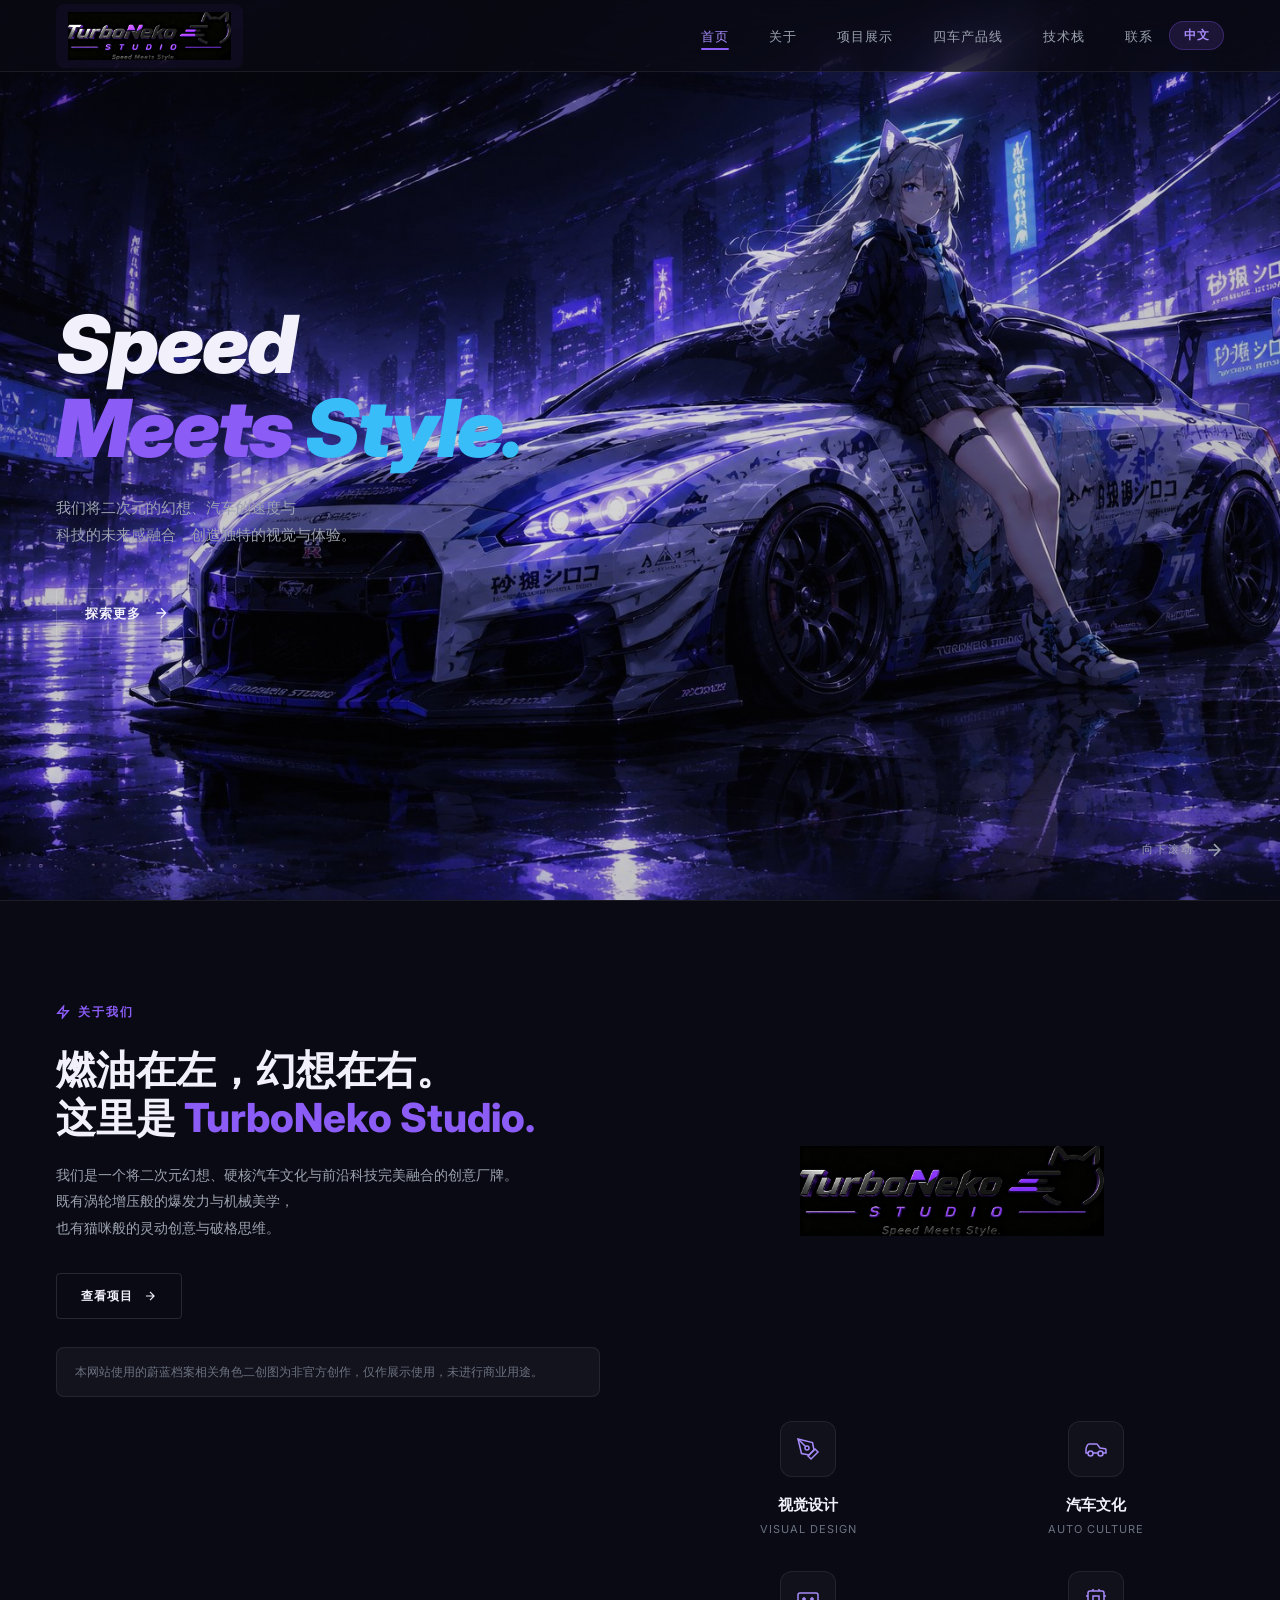
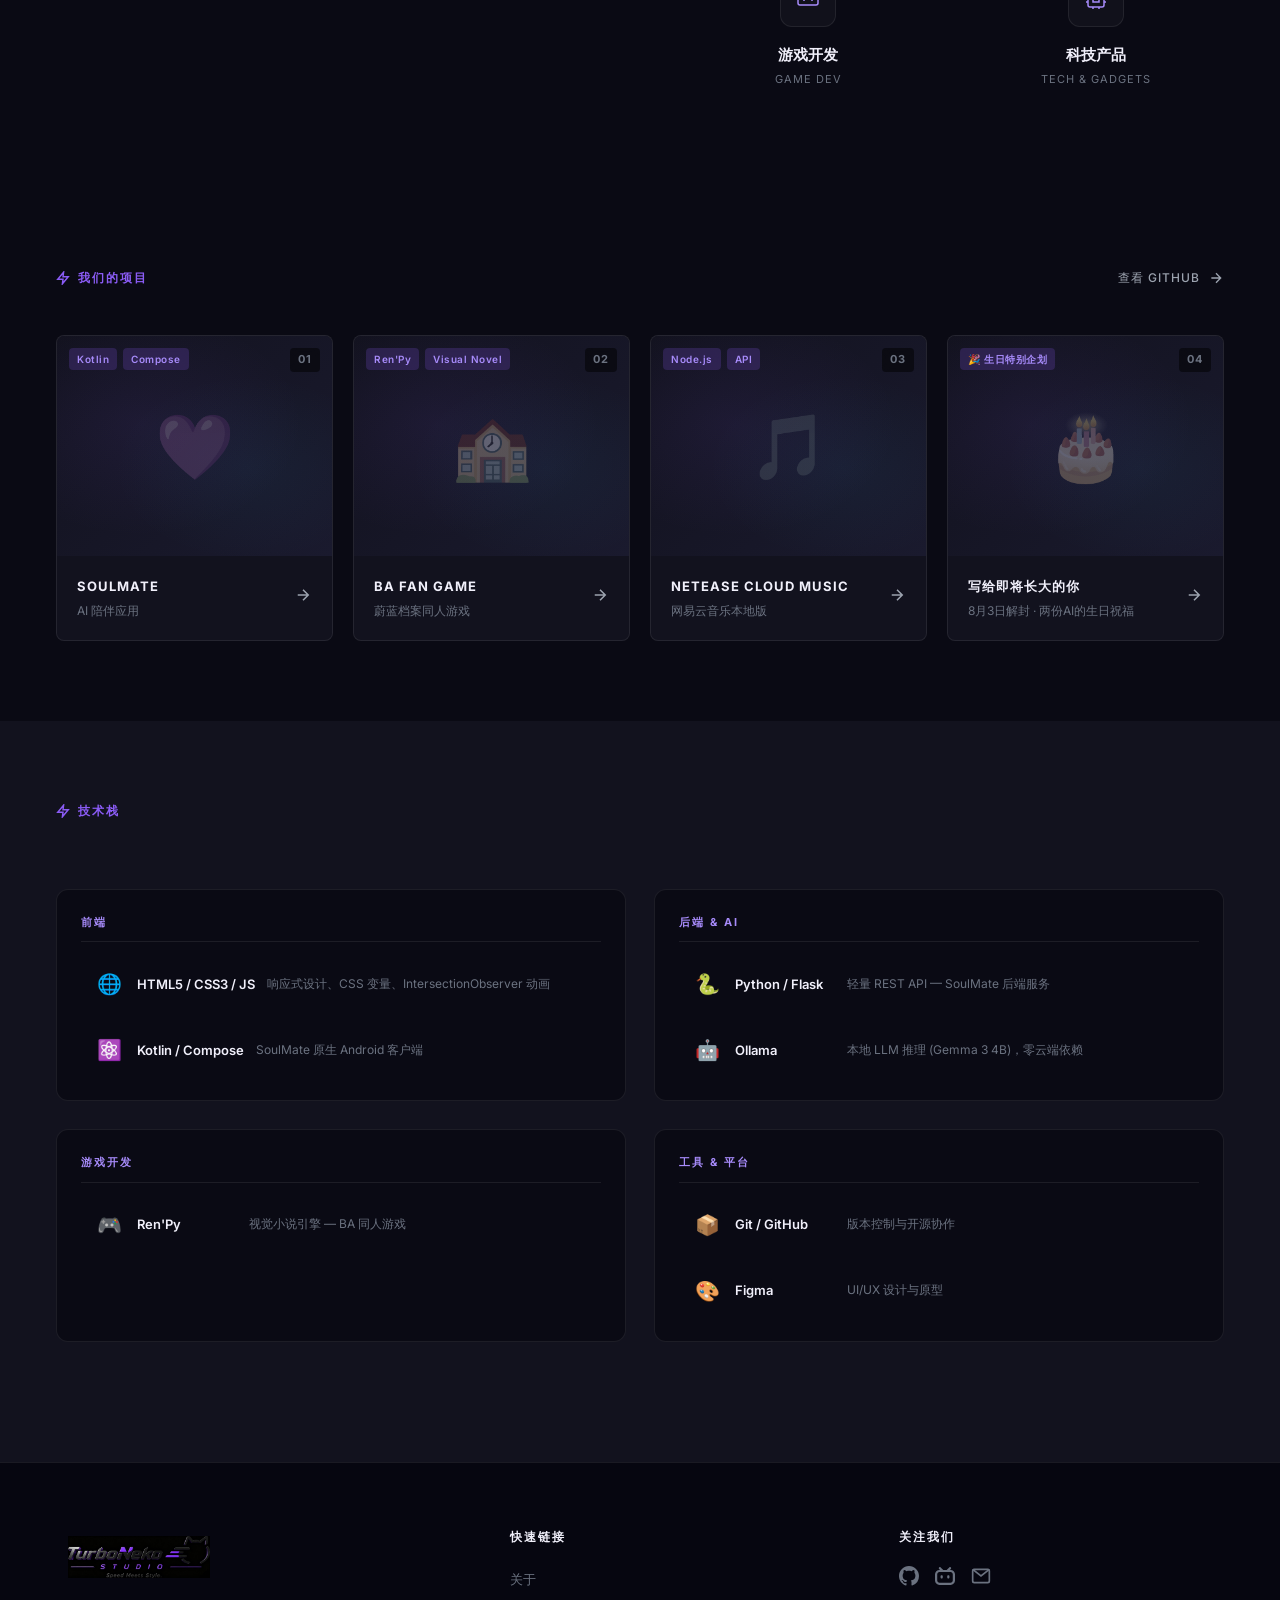
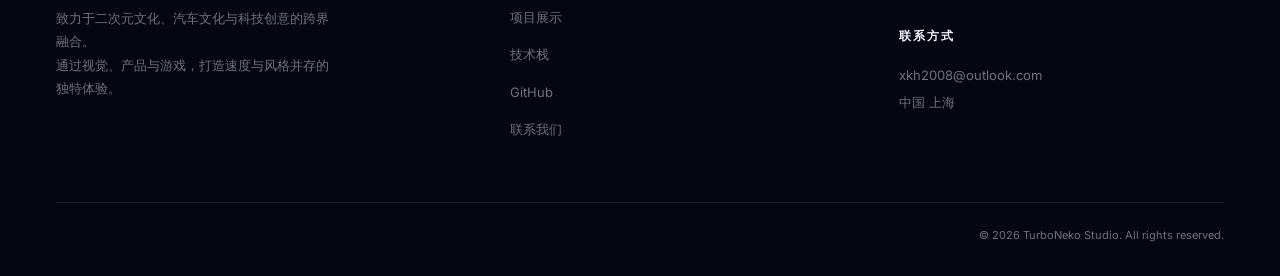
==== commit 7b9120a7: "birthday" ====
--- a/index.html
+++ b/index.html
@@ -257,25 +257,25 @@
                 </div>
             </div>
         </a>
-        <div class="project-card project-card-locked fade-up delay-4">
-            <div class="project-img" data-emoji="🔒">
+        <a href="/birthday/" class="project-card fade-up delay-4">
+            <div class="project-img" data-emoji="🎂">
                 <div class="project-tags">
-                    <span class="project-tag project-tag-locked">Coming Soon</span>
+                    <span class="project-tag">🎉 生日特别企划</span>
                 </div>
                 <div class="project-num"><span>04</span></div>
             </div>
             <div class="project-info">
                 <div class="project-meta">
-                    <h4>???</h4>
-                    <p data-i18n="proj_coming">敬请期待</p>
-                </div>
-                <div class="project-arrow" style="opacity:0.3;">
+                    <h4>写给即将长大的你</h4>
+                    <p>8月3日解封 · 两份AI的生日祝福</p>
+                </div>
+                <div class="project-arrow">
                     <svg viewBox="0 0 24 24" fill="none" stroke="currentColor" stroke-width="2" width="18" height="18">
                         <path d="M5 12h14M12 5l7 7-7 7"/>
                     </svg>
                 </div>
             </div>
-        </div>
+        </a>
     </div>
 </section>
 
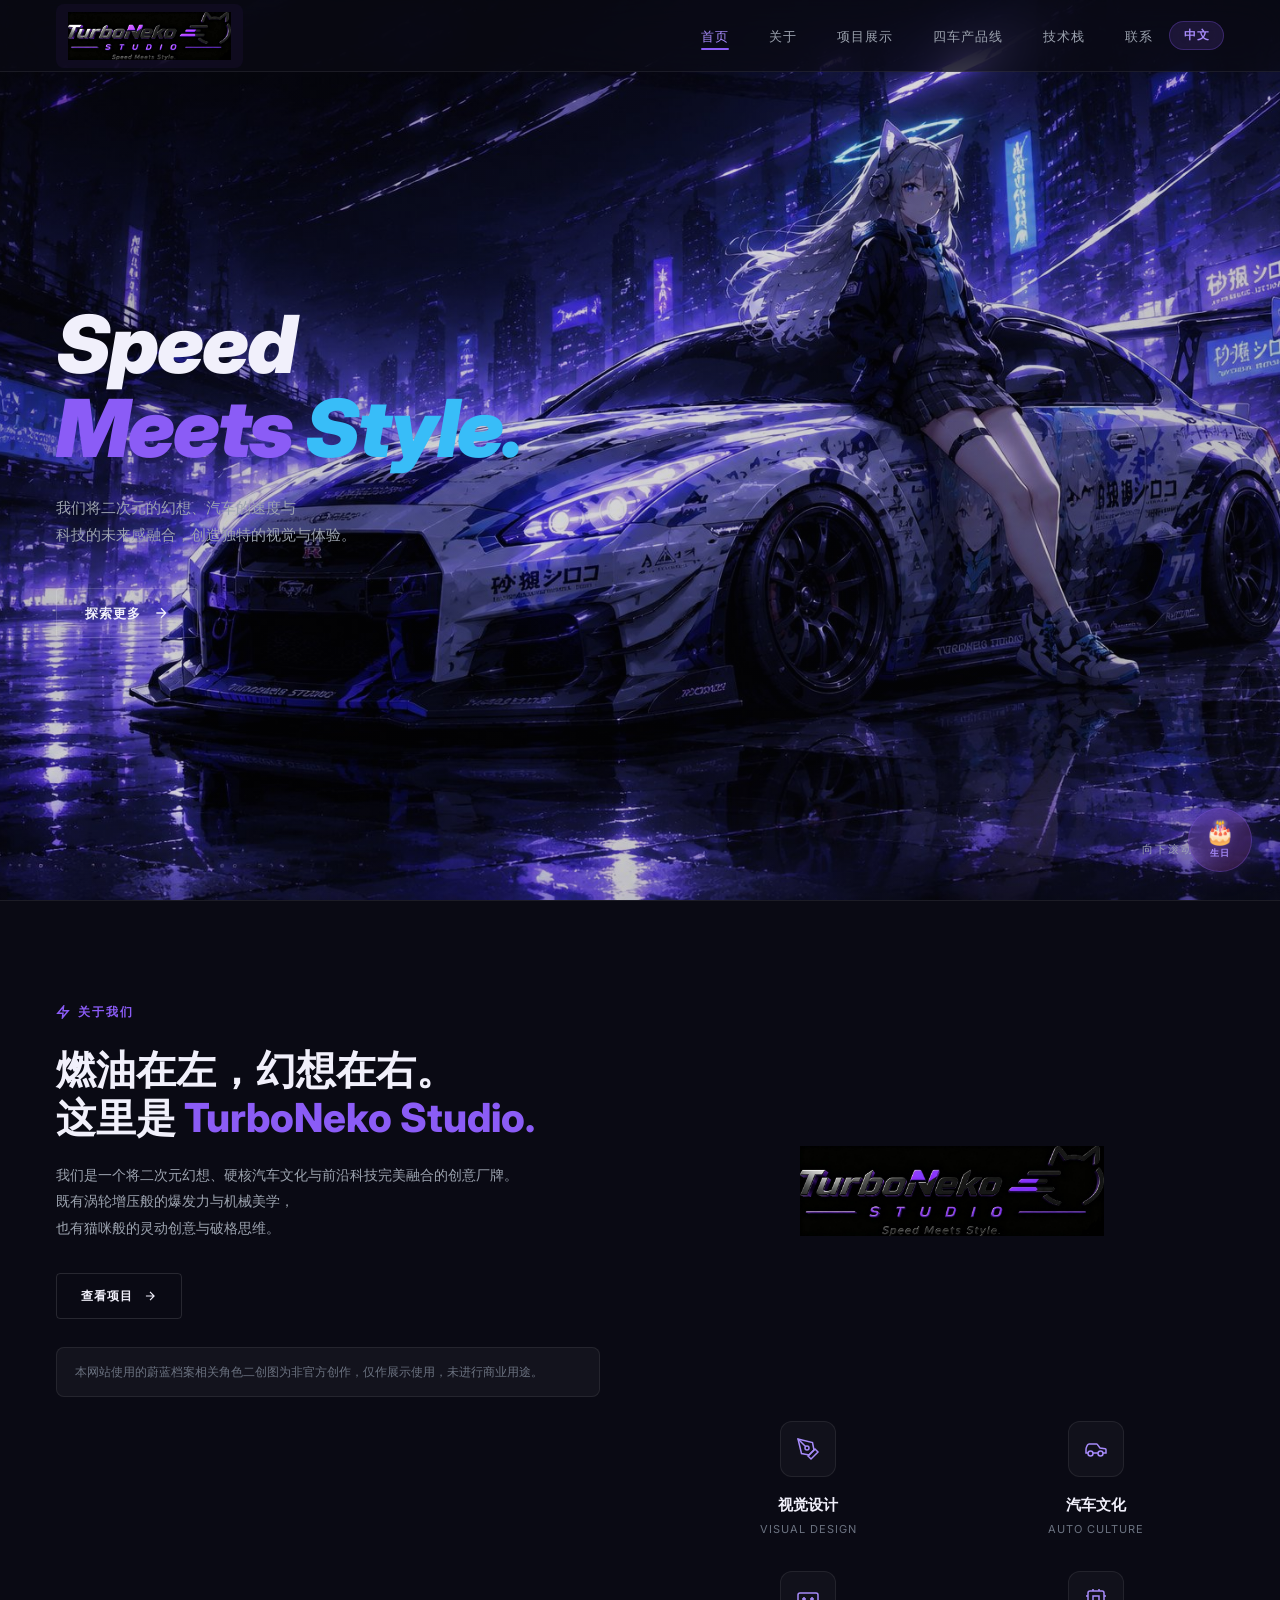
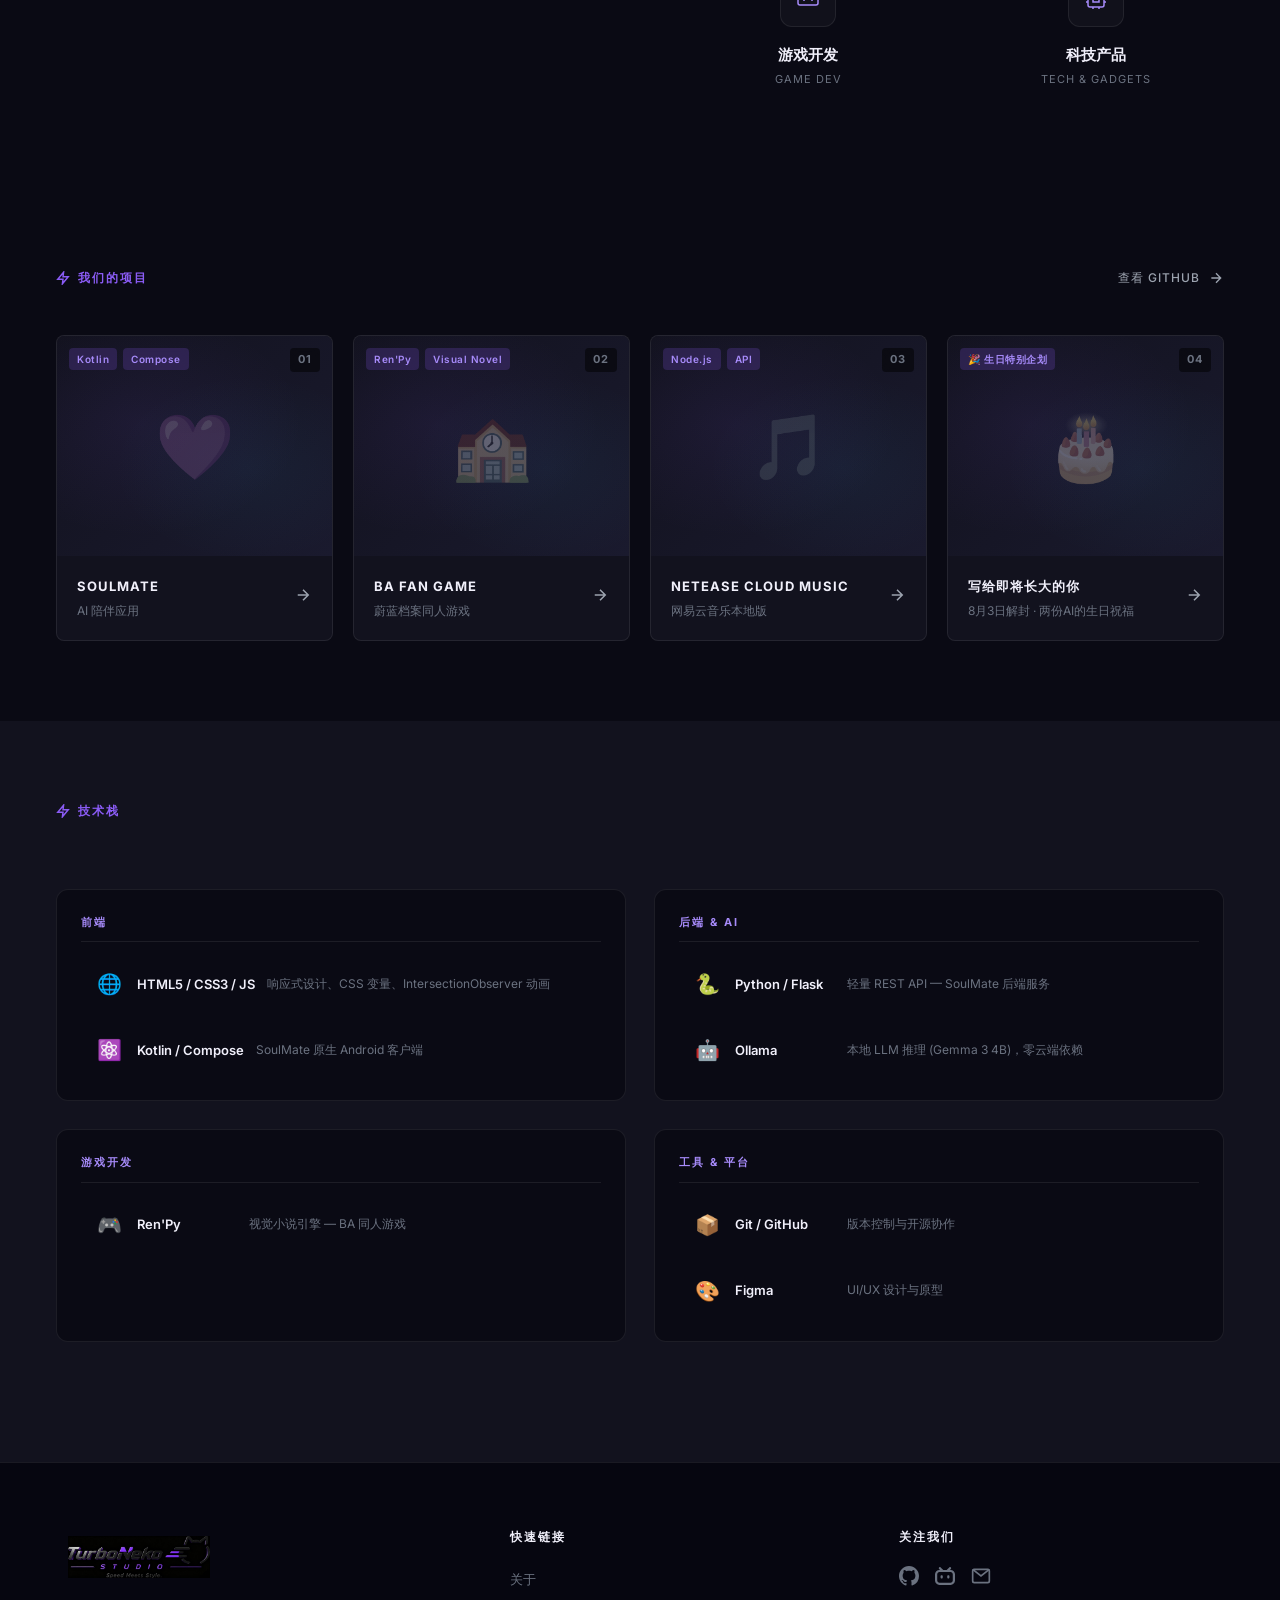
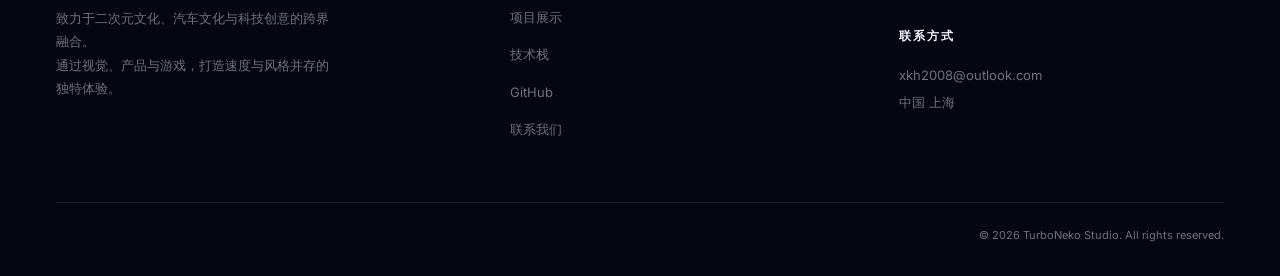
==== commit 56f1fb85: "birthday" ====
--- a/index.html
+++ b/index.html
@@ -395,6 +395,101 @@
     </div>
 </footer>
 
+<!-- ========== 🎂 浮动生日蛋糕按钮 ========== -->
+<a href="/birthday/" class="birthday-fab" aria-label="生日特别企划">
+    <span class="birthday-fab-icon">🎂</span>
+    <span class="birthday-fab-text">生日</span>
+</a>
+
+<style>
+/* 🎂 浮动蛋糕按钮 */
+.birthday-fab {
+    position: fixed;
+    bottom: 28px;
+    right: 28px;
+    z-index: 999;
+    display: flex;
+    flex-direction: column;
+    align-items: center;
+    justify-content: center;
+    gap: 2px;
+    width: 64px;
+    height: 64px;
+    border-radius: 50%;
+    background: linear-gradient(135deg, rgba(139,92,246,0.25), rgba(236,72,153,0.15));
+    border: 1px solid rgba(139,92,246,0.3);
+    backdrop-filter: blur(12px);
+    -webkit-backdrop-filter: blur(12px);
+    box-shadow: 0 4px 24px rgba(139,92,246,0.15);
+    text-decoration: none;
+    cursor: pointer;
+    transition: all 0.3s cubic-bezier(.22,1,.36,1);
+    animation: fabFloat 3s ease-in-out infinite;
+}
+.birthday-fab:hover {
+    transform: scale(1.12);
+    border-color: rgba(139,92,246,0.5);
+    box-shadow: 0 6px 32px rgba(139,92,246,0.3);
+    background: linear-gradient(135deg, rgba(139,92,246,0.35), rgba(236,72,153,0.25));
+}
+.birthday-fab:active {
+    transform: scale(0.95);
+}
+.birthday-fab-icon {
+    font-size: 24px;
+    line-height: 1;
+    filter: drop-shadow(0 1px 4px rgba(139,92,246,0.3));
+}
+.birthday-fab-text {
+    font-size: 9px;
+    font-weight: 700;
+    letter-spacing: 1px;
+    color: var(--primary-light);
+    text-shadow: 0 0 8px rgba(139,92,246,0.2);
+}
+
+@keyframes fabFloat {
+    0%, 100% { transform: translateY(0); }
+    50% { transform: translateY(-6px); }
+}
+
+/* 悬浮提示 */
+.birthday-fab::after {
+    content: '🎉 生日特别企划';
+    position: absolute;
+    right: calc(100% + 12px);
+    top: 50%;
+    transform: translateY(-50%);
+    padding: 6px 14px;
+    border-radius: 6px;
+    background: var(--bg-card);
+    border: 1px solid var(--border);
+    font-size: 12px;
+    font-weight: 600;
+    color: var(--text-dim);
+    white-space: nowrap;
+    opacity: 0;
+    pointer-events: none;
+    transition: opacity 0.25s;
+    box-shadow: 0 4px 16px rgba(0,0,0,0.3);
+}
+.birthday-fab:hover::after {
+    opacity: 1;
+}
+
+@media (max-width: 480px) {
+    .birthday-fab {
+        width: 52px;
+        height: 52px;
+        bottom: 20px;
+        right: 20px;
+    }
+    .birthday-fab-icon { font-size: 20px; }
+    .birthday-fab-text { font-size: 8px; }
+    .birthday-fab::after { display: none; }
+}
+</style>
+
 <script src="script.js?v=5"></script>
 </body>
 </html>
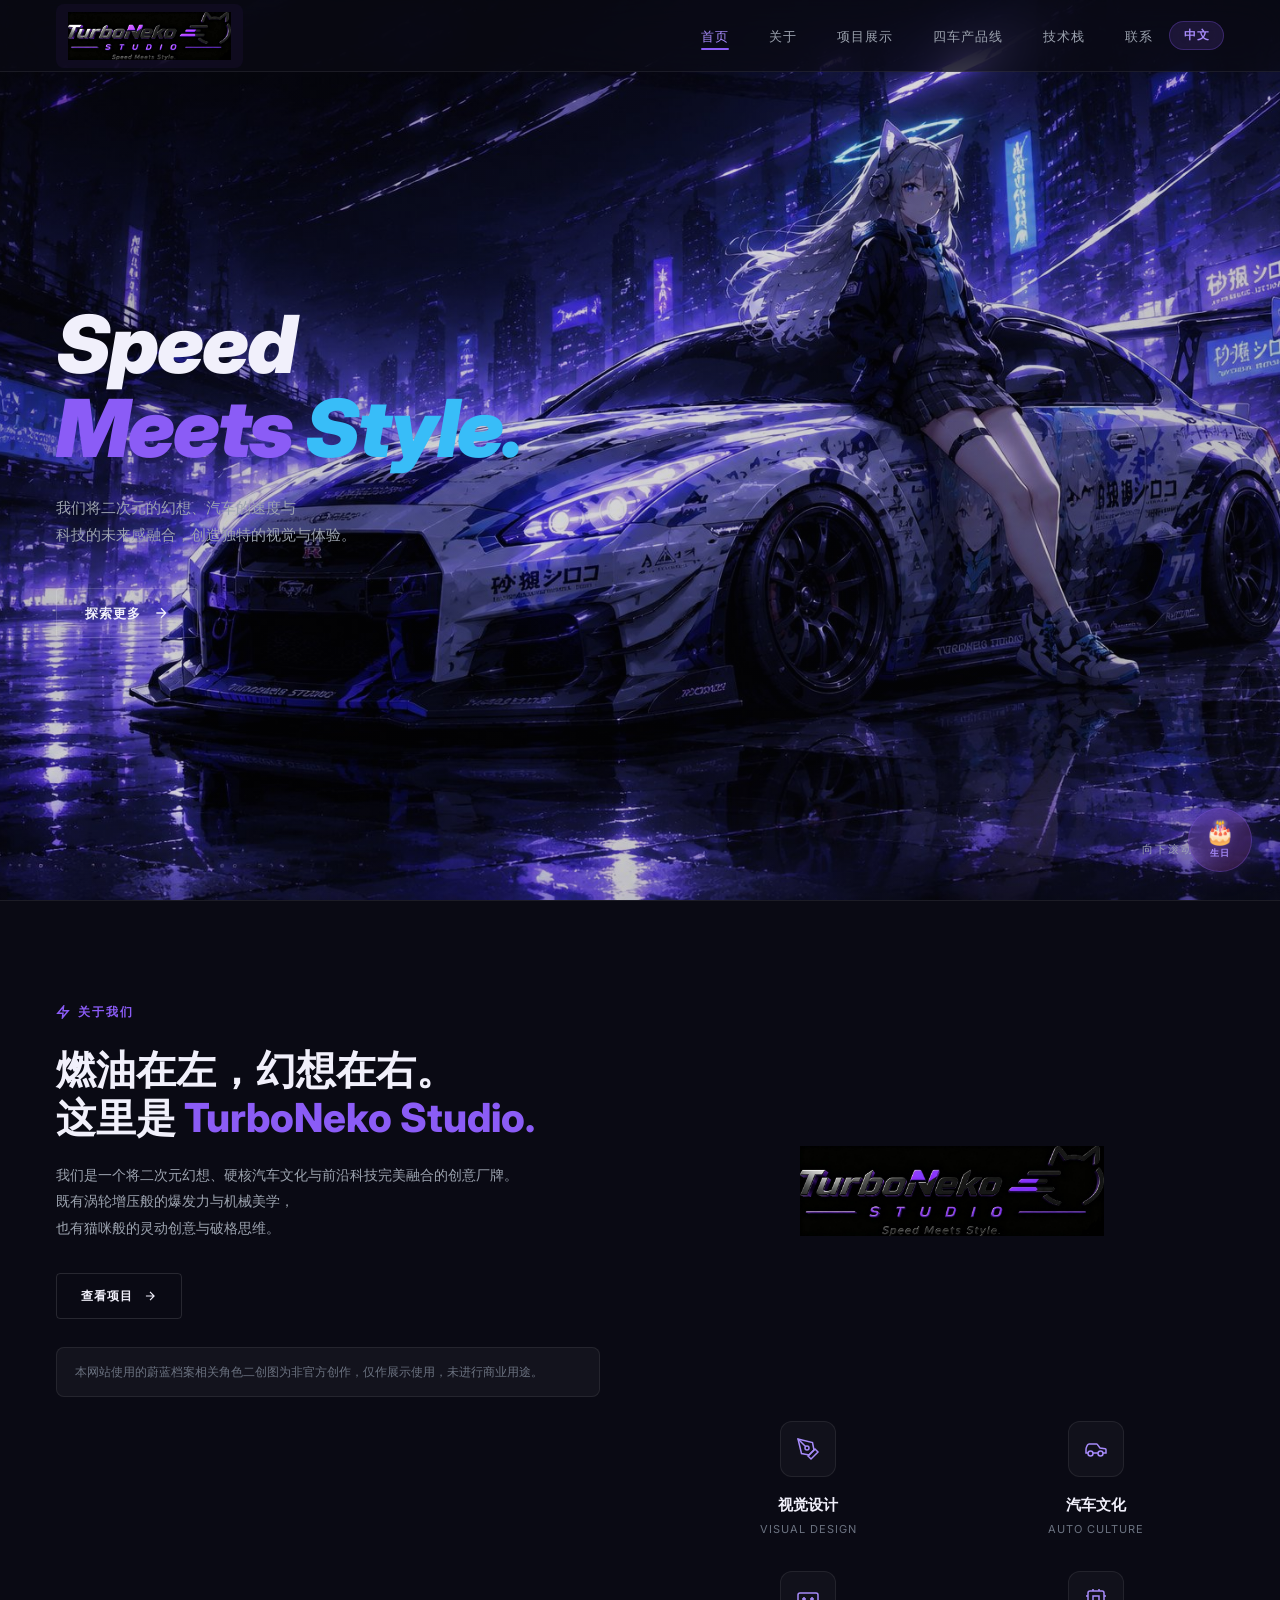
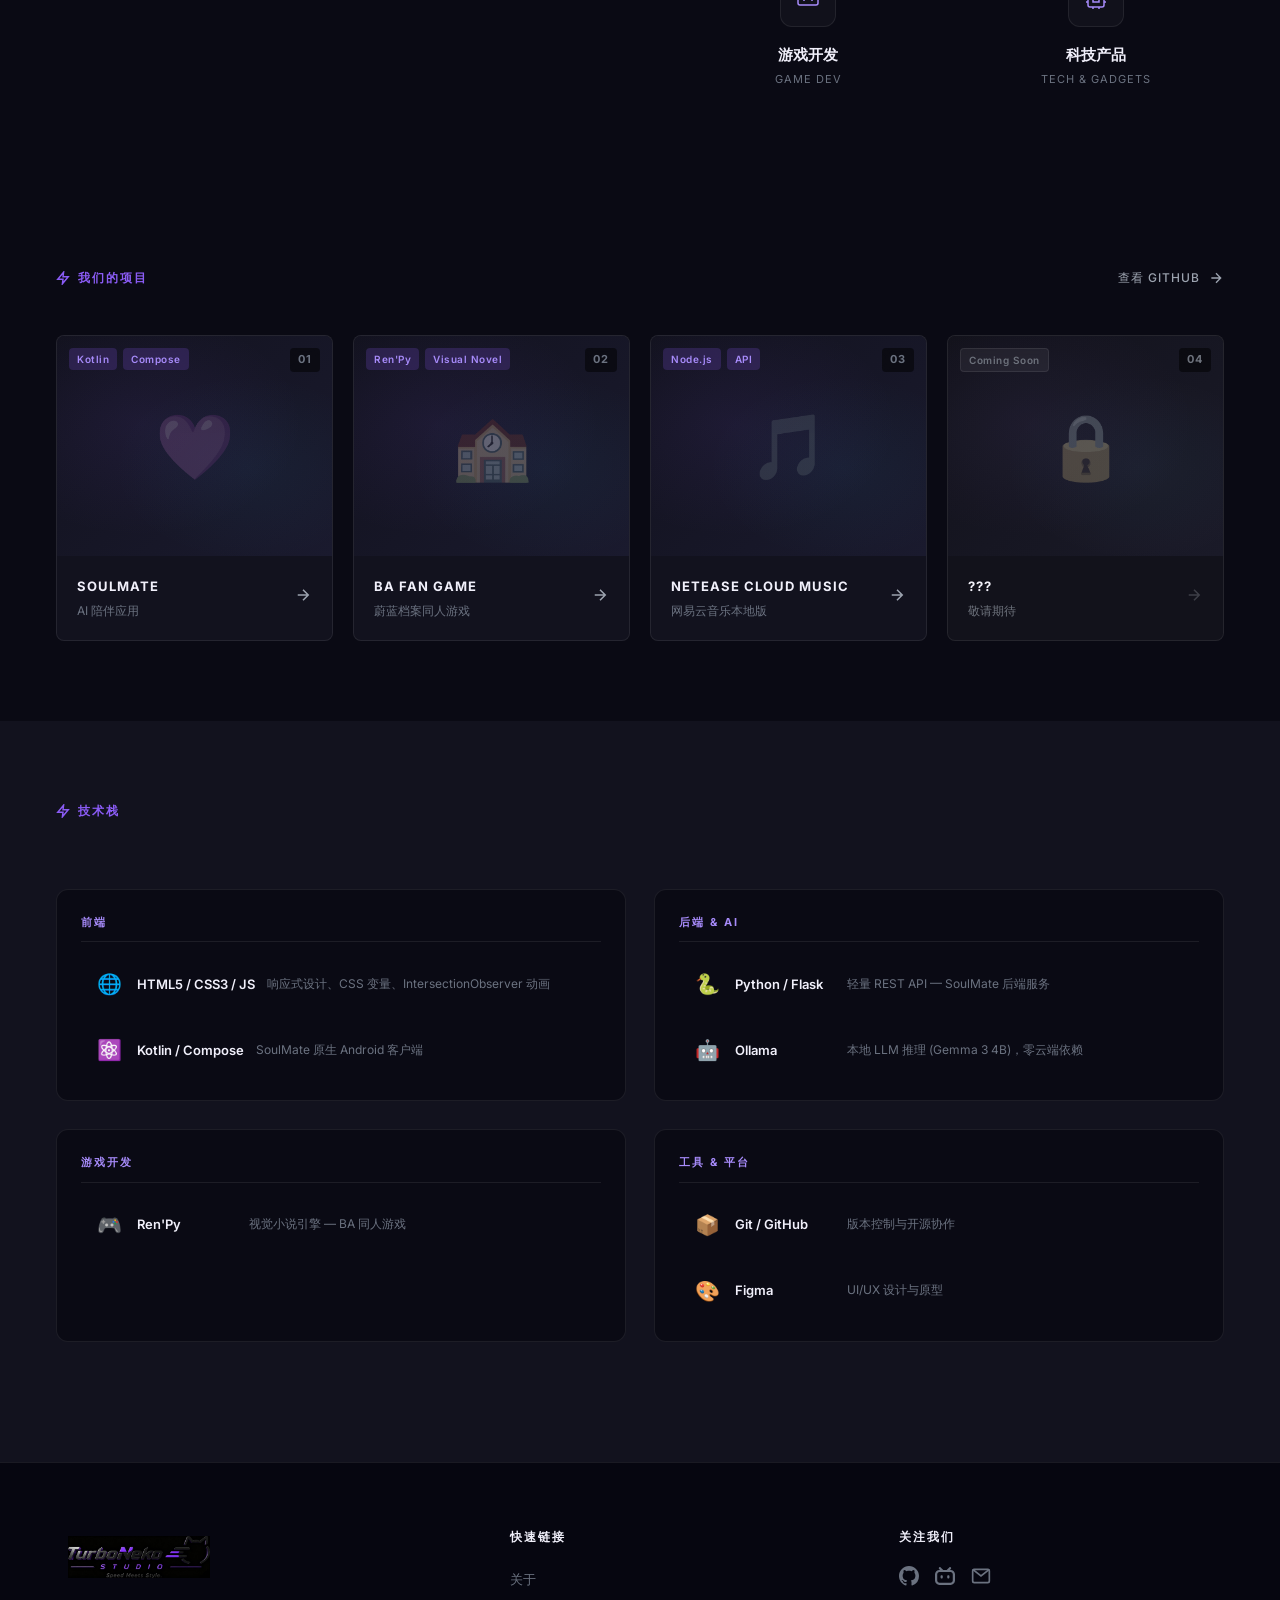
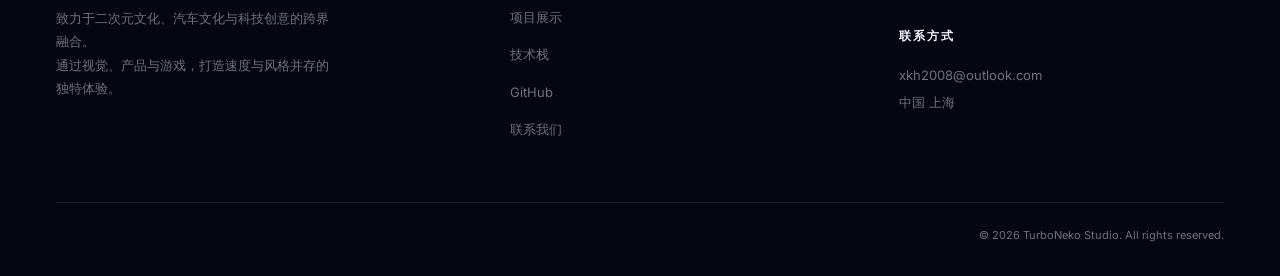
==== commit 961f0eb6: "birthday" ====
--- a/index.html
+++ b/index.html
@@ -257,25 +257,25 @@
                 </div>
             </div>
         </a>
-        <a href="/birthday/" class="project-card fade-up delay-4">
-            <div class="project-img" data-emoji="🎂">
+        <div class="project-card project-card-locked fade-up delay-4">
+            <div class="project-img" data-emoji="🔒">
                 <div class="project-tags">
-                    <span class="project-tag">🎉 生日特别企划</span>
+                    <span class="project-tag project-tag-locked">Coming Soon</span>
                 </div>
                 <div class="project-num"><span>04</span></div>
             </div>
             <div class="project-info">
                 <div class="project-meta">
-                    <h4>写给即将长大的你</h4>
-                    <p>8月3日解封 · 两份AI的生日祝福</p>
-                </div>
-                <div class="project-arrow">
+                    <h4>???</h4>
+                    <p data-i18n="proj_coming">敬请期待</p>
+                </div>
+                <div class="project-arrow" style="opacity:0.3;">
                     <svg viewBox="0 0 24 24" fill="none" stroke="currentColor" stroke-width="2" width="18" height="18">
                         <path d="M5 12h14M12 5l7 7-7 7"/>
                     </svg>
                 </div>
             </div>
-        </a>
+        </div>
     </div>
 </section>
 
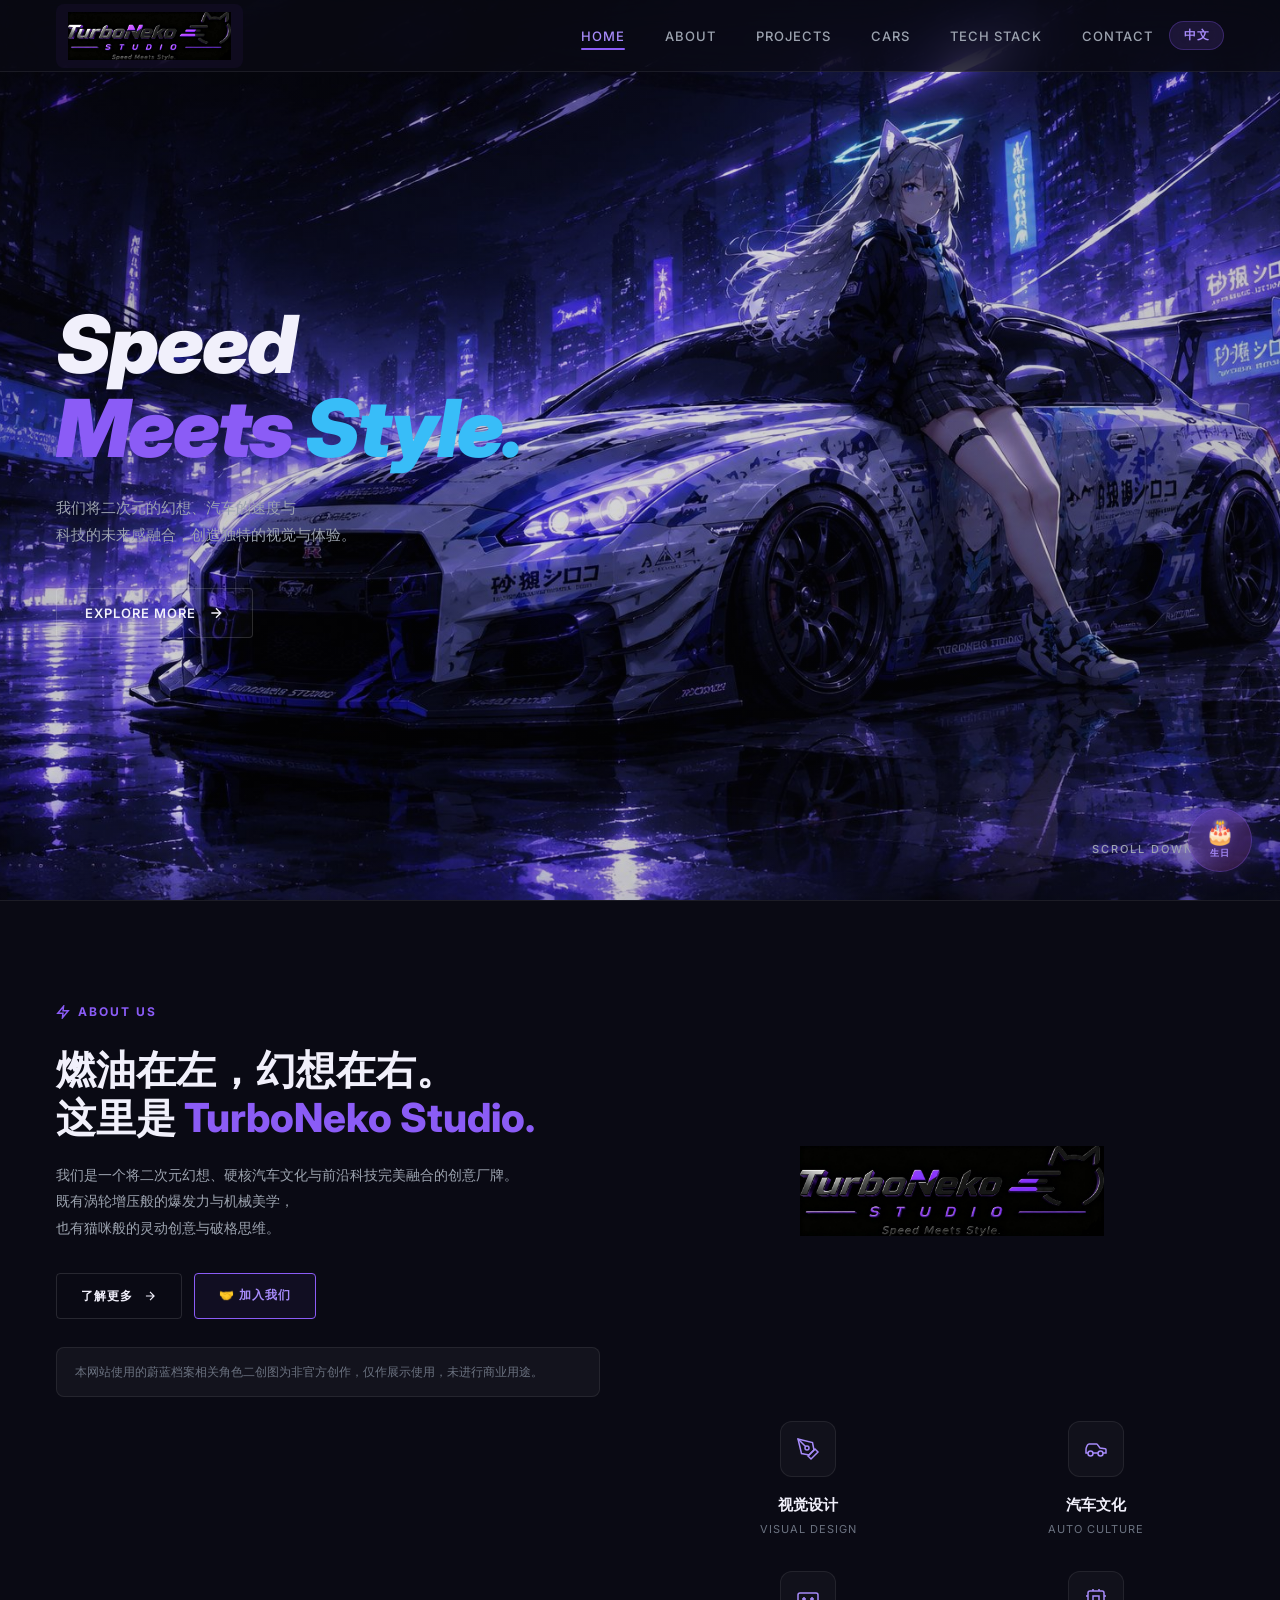
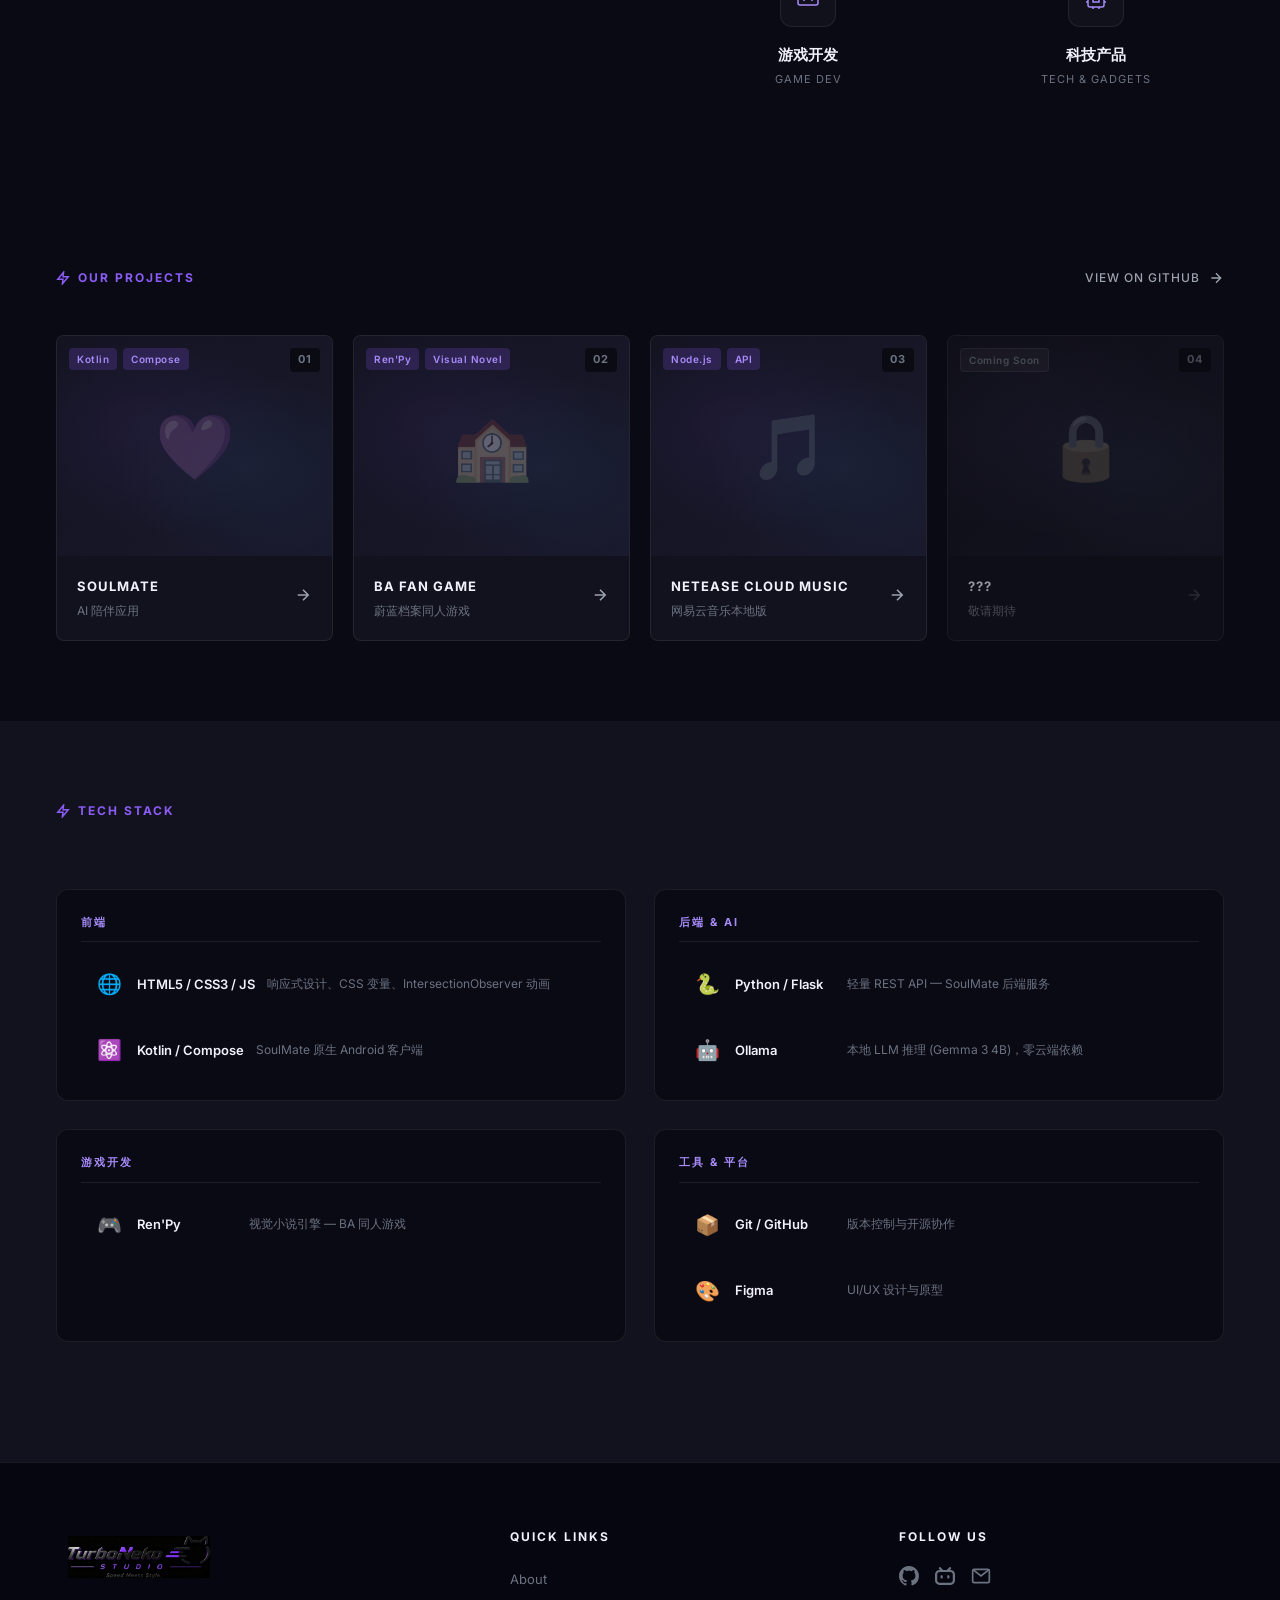
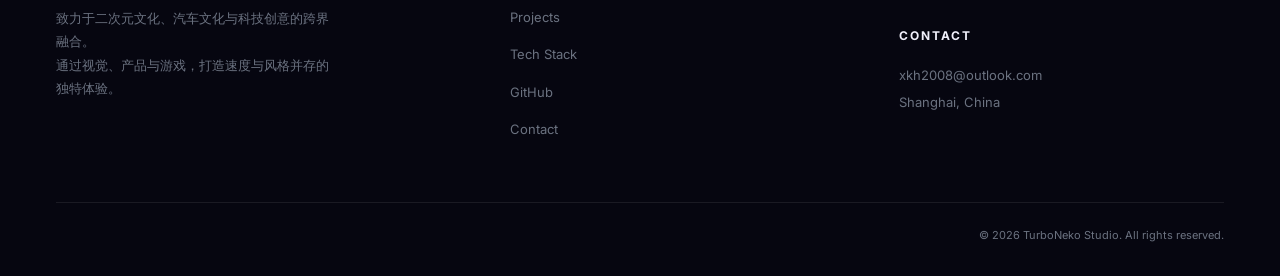
==== commit 8b121f29: "📄 新增关于我们页面 + 加入弹窗" ====
--- a/index.html
+++ b/index.html
@@ -39,7 +39,7 @@
     <div class="nav-right">
         <ul class="nav-links">
             <li><a href="#home" class="active" data-i18n="nav_home">Home</a></li>
-            <li><a href="#about" data-i18n="nav_about">About</a></li>
+            <li><a href="/about/" data-i18n="nav_about">About</a></li>
             <li><a href="#projects" data-i18n="nav_projects">Projects</a></li>
             <li><a href="cars/" data-i18n="nav_cars">Cars</a></li>
             <li><a href="#techstack" data-i18n="nav_techstack">Tech Stack</a></li>
@@ -64,7 +64,7 @@
         </svg>
     </button>
     <a href="#home" data-i18n="nav_home">Home</a>
-    <a href="#about" data-i18n="nav_about">About</a>
+    <a href="/about/" data-i18n="nav_about">About</a>
     <a href="#projects" data-i18n="nav_projects">Projects</a>
     <a href="#techstack" data-i18n="nav_techstack">Tech Stack</a>
     <a href="#contact" data-i18n="nav_contact">Contact</a>
@@ -116,12 +116,17 @@
                 既有涡轮增压般的爆发力与机械美学，<br>
                 也有猫咪般的灵动创意与破格思维。
             </p>
-            <a href="#projects" class="about-btn">
-                <span data-i18n="about_btn">View Our Projects</span>
-                <svg viewBox="0 0 24 24" fill="none" stroke="currentColor" stroke-width="2" width="14" height="14">
-                    <path d="M5 12h14M12 5l7 7-7 7"/>
-                </svg>
-            </a>
+            <div style="display:flex;gap:12px;flex-wrap:wrap;">
+                <a href="/about/" class="about-btn">
+                    <span data-i18n="about_btn">了解更多</span>
+                    <svg viewBox="0 0 24 24" fill="none" stroke="currentColor" stroke-width="2" width="14" height="14">
+                        <path d="M5 12h14M12 5l7 7-7 7"/>
+                    </svg>
+                </a>
+                <button class="about-btn" onclick="openJoinModal()" style="border-color:var(--primary);background:rgba(139,92,246,0.06);color:var(--primary-light);">
+                    <span>🤝 <span data-i18n="join_btn">加入我们</span></span>
+                </button>
+            </div>
             <p class="about-disclaimer" data-i18n="about_disclaimer">
                 本网站使用的蔚蓝档案相关角色二创图为非官方创作，仅作展示使用，未进行商业用途。
             </p>
@@ -363,7 +368,7 @@
         <div class="footer-col fade-up delay-1">
             <h5 data-i18n="footer_links">Quick Links</h5>
             <ul class="footer-links">
-                <li><a href="#about" data-i18n="nav_about">About</a></li>
+                <li><a href="/about/" data-i18n="nav_about">About</a></li>
                 <li><a href="#projects" data-i18n="nav_projects">Projects</a></li>
                 <li><a href="#techstack" data-i18n="nav_techstack">Tech Stack</a></li>
                 <li><a href="https://github.com/nachocrazy" target="_blank" rel="noopener">GitHub</a></li>
@@ -490,6 +495,211 @@
 }
 </style>
 
-<script src="script.js?v=5"></script>
-</body>
-</html>+<!-- ========== 🤝 加入我们弹窗 ========== -->
+<div class="join-modal-overlay" id="joinModal" onclick="closeJoinModal(event)">
+    <div class="join-modal" onclick="event.stopPropagation()">
+        <button class="join-modal-close" onclick="closeJoinModal()">✕</button>
+        <div class="join-modal-icon">🤝</div>
+        <h3 data-i18n="join_title">加入 TurboNeko Studio</h3>
+        <p class="join-modal-desc" data-i18n="join_desc">
+            无论你是技术宅、车迷、二次元同好，<br>
+            还是单纯想找个地方一起整活——
+        </p>
+        <div class="join-options">
+            <a href="https://qm.qq.com/cgi-bin/qm/qr?k=691897325&jump_from=webapi&authKey=7Y2HZLXXp9VDkJtRqQ92N8l6aGq5VCWN5/Gq+xNGP40Dys1tE2PAIq+9s7s/YMjt" target="_blank" class="join-card" rel="noopener">
+                <span class="join-card-icon">💬</span>
+                <span class="join-card-info">
+                    <span class="join-card-label" data-i18n="join_qq_label">QQ 群</span>
+                    <span class="join-card-value">691897325</span>
+                    <span class="join-card-hint" data-i18n="join_qq_hint">点击一键加群</span>
+                </span>
+                <span class="join-card-arrow">→</span>
+            </a>
+            <a href="mailto:xkh2008@outlook.com?subject=我想加入TurboNeko Studio" class="join-card">
+                <span class="join-card-icon">📧</span>
+                <span class="join-card-info">
+                    <span class="join-card-label" data-i18n="join_email_label">Email</span>
+                    <span class="join-card-value">xkh2008@outlook.com</span>
+                    <span class="join-card-hint" data-i18n="join_email_hint">发送邮件加入</span>
+                </span>
+                <span class="join-card-arrow">→</span>
+            </a>
+        </div>
+        <p class="join-modal-footer" data-i18n="join_footer">
+            不跟风，不将就，不画大饼。<br>
+            Speed Meets Style. 🚀
+        </p>
+    </div>
+</div>
+
+<style>
+/* ===== Join Modal ===== */
+.join-modal-overlay {
+    position: fixed;
+    top: 0; left: 0; right: 0; bottom: 0;
+    z-index: 99999;
+    background: rgba(0,0,0,0.7);
+    backdrop-filter: blur(8px);
+    -webkit-backdrop-filter: blur(8px);
+    display: none;
+    align-items: center;
+    justify-content: center;
+    padding: 24px;
+    animation: modalFadeIn 0.3s ease;
+}
+.join-modal-overlay.open { display: flex; }
+@keyframes modalFadeIn {
+    from { opacity: 0; }
+    to { opacity: 1; }
+}
+.join-modal {
+    background: var(--bg-card);
+    border: 1px solid var(--border);
+    border-radius: 20px;
+    padding: 40px 36px 32px;
+    max-width: 440px;
+    width: 100%;
+    position: relative;
+    text-align: center;
+    animation: modalSlideIn 0.35s cubic-bezier(.22,1,.36,1);
+}
+@keyframes modalSlideIn {
+    from { transform: translateY(20px) scale(0.95); opacity: 0; }
+    to { transform: translateY(0) scale(1); opacity: 1; }
+}
+.join-modal-close {
+    position: absolute;
+    top: 16px; right: 16px;
+    width: 32px; height: 32px;
+    border-radius: 50%;
+    border: 1px solid var(--border);
+    background: transparent;
+    color: var(--text-dim);
+    font-size: 14px;
+    cursor: pointer;
+    display: flex;
+    align-items: center;
+    justify-content: center;
+    transition: all 0.25s;
+}
+.join-modal-close:hover {
+    border-color: rgba(139,92,246,0.3);
+    color: var(--primary-light);
+    background: rgba(139,92,246,0.06);
+}
+.join-modal-icon {
+    font-size: 48px;
+    margin-bottom: 16px;
+}
+.join-modal h3 {
+    font-size: 22px;
+    font-weight: 800;
+    margin-bottom: 8px;
+    background: linear-gradient(135deg, var(--primary), var(--cyan));
+    -webkit-background-clip: text;
+    -webkit-text-fill-color: transparent;
+    background-clip: text;
+}
+.join-modal-desc {
+    font-size: 13px;
+    color: var(--text-dim);
+    line-height: 1.7;
+    margin-bottom: 28px;
+}
+.join-options {
+    display: flex;
+    flex-direction: column;
+    gap: 12px;
+    margin-bottom: 24px;
+}
+.join-card {
+    display: flex;
+    align-items: center;
+    gap: 16px;
+    padding: 16px 20px;
+    border: 1px solid var(--border);
+    border-radius: 12px;
+    text-decoration: none;
+    color: var(--text);
+    transition: all 0.3s;
+    text-align: left;
+}
+.join-card:hover {
+    border-color: rgba(139,92,246,0.25);
+    background: rgba(139,92,246,0.03);
+    transform: translateX(4px);
+}
+.join-card-icon {
+    font-size: 28px;
+    flex-shrink: 0;
+    width: 48px;
+    height: 48px;
+    display: flex;
+    align-items: center;
+    justify-content: center;
+    border-radius: 12px;
+    background: rgba(139,92,246,0.06);
+    border: 1px solid rgba(139,92,246,0.1);
+}
+.join-card-info {
+    flex: 1;
+    display: flex;
+    flex-direction: column;
+}
+.join-card-label {
+    font-size: 11px;
+    color: var(--text-muted);
+    letter-spacing: 1px;
+    text-transform: uppercase;
+    font-weight: 600;
+}
+.join-card-value {
+    font-size: 15px;
+    font-weight: 700;
+    color: var(--primary-light);
+    margin: 2px 0;
+}
+.join-card-hint {
+    font-size: 11px;
+    color: var(--text-muted);
+}
+.join-card-arrow {
+    color: var(--text-muted);
+    font-size: 18px;
+    transition: all 0.3s;
+}
+.join-card:hover .join-card-arrow {
+    color: var(--primary);
+    transform: translateX(4px);
+}
+.join-modal-footer {
+    font-size: 12px;
+    color: var(--text-muted);
+    line-height: 1.6;
+    padding-top: 16px;
+    border-top: 1px solid var(--border);
+}
+</style>
+
+<script>
+// ===== Join Modal =====
+function openJoinModal() {
+    document.getElementById('joinModal').classList.add('open');
+    document.body.style.overflow = 'hidden';
+}
+function closeJoinModal(e) {
+    if (e && e.target !== e.currentTarget) return;
+    document.getElementById('joinModal').classList.remove('open');
+    document.body.style.overflow = '';
+}
+// ESC key to close
+document.addEventListener('keydown', function(e) {
+    if (e.key === 'Escape') {
+        const modal = document.getElementById('joinModal');
+        if (modal.classList.contains('open')) {
+            modal.classList.remove('open');
+            document.body.style.overflow = '';
+        }
+    }
+});
+</script>
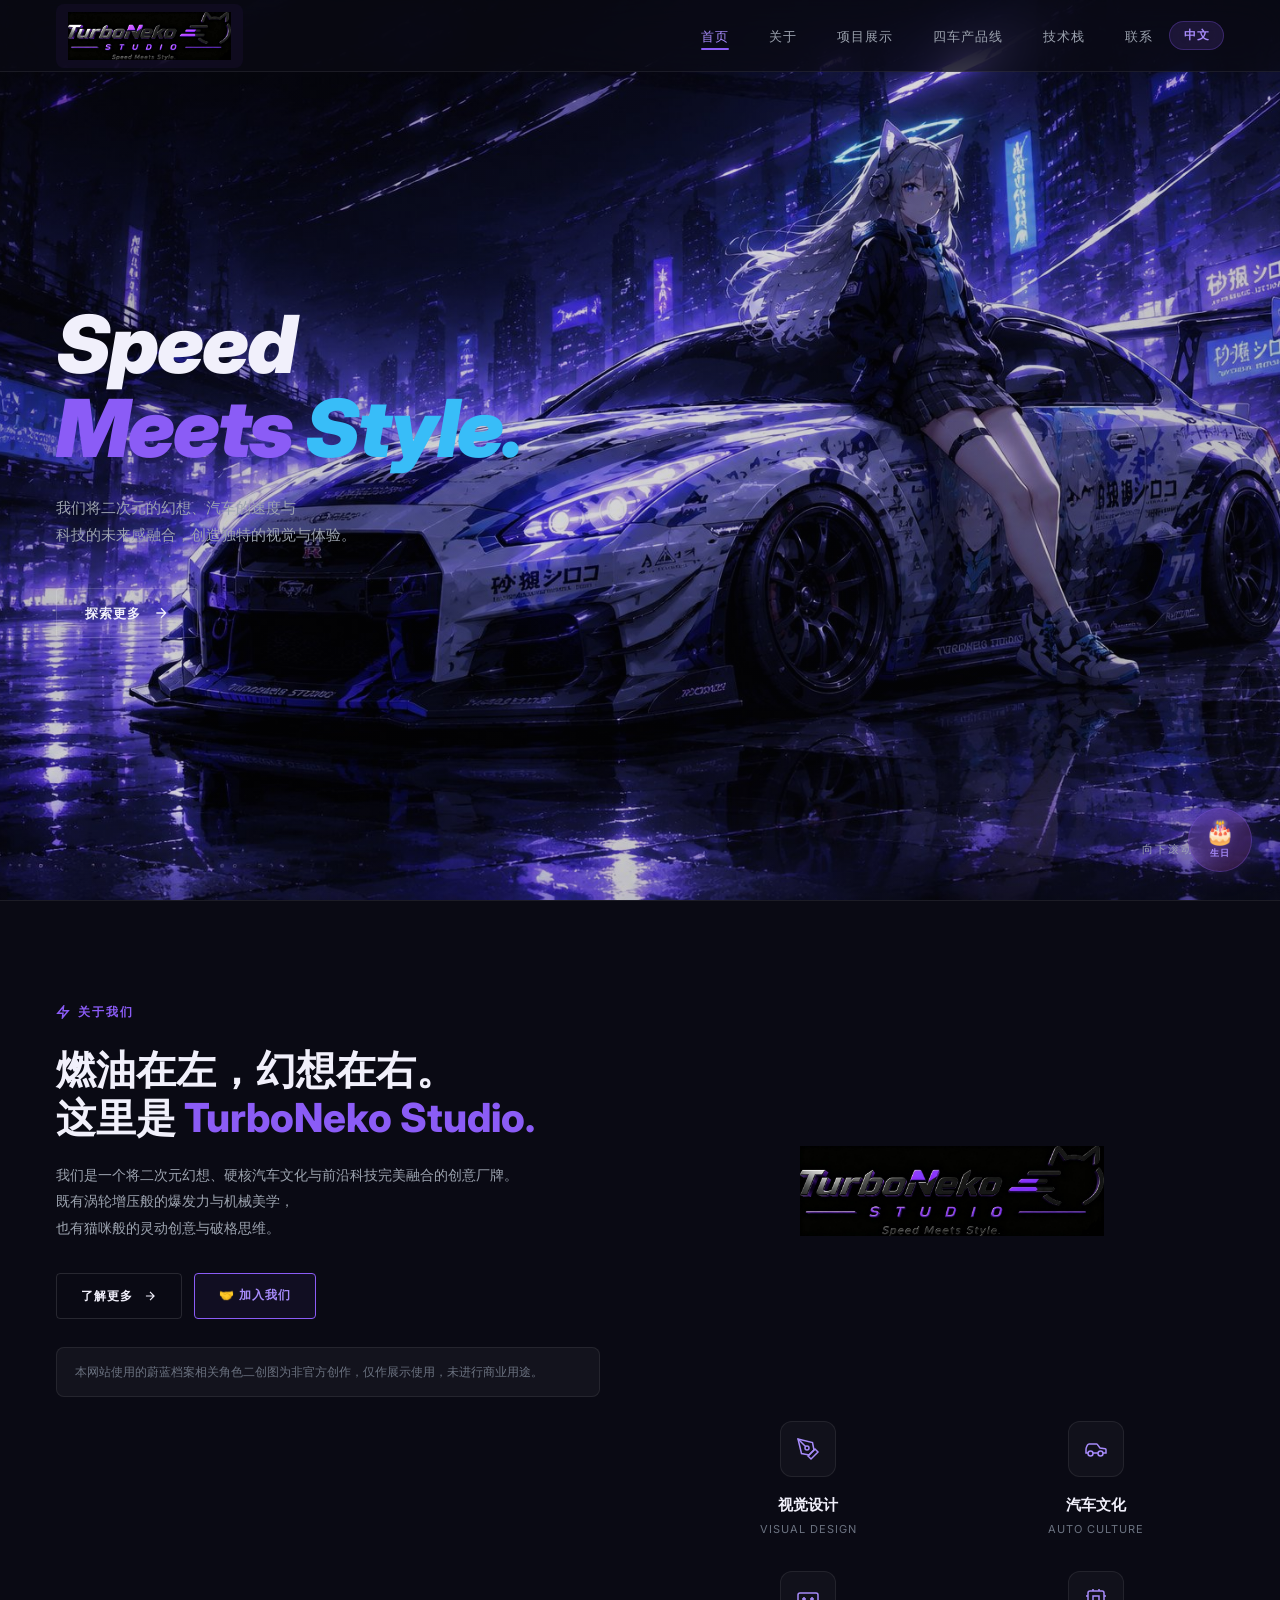
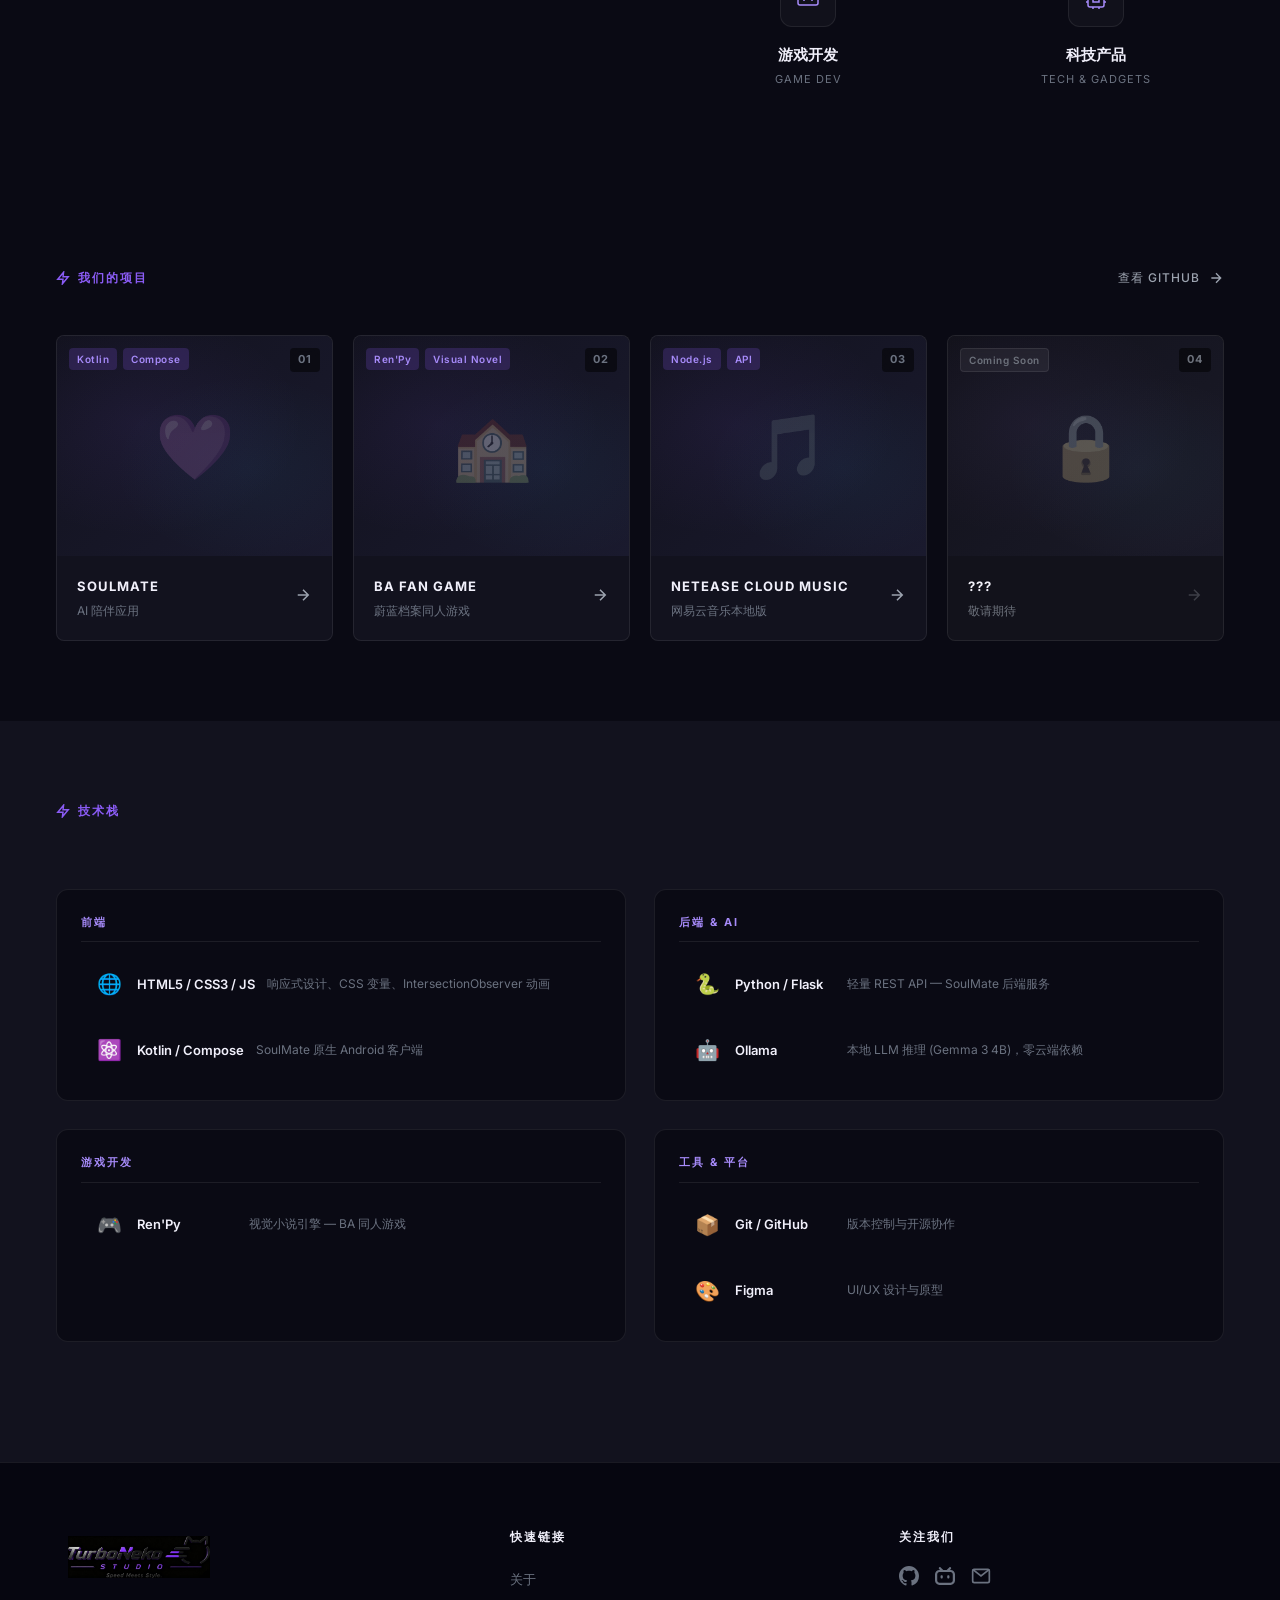
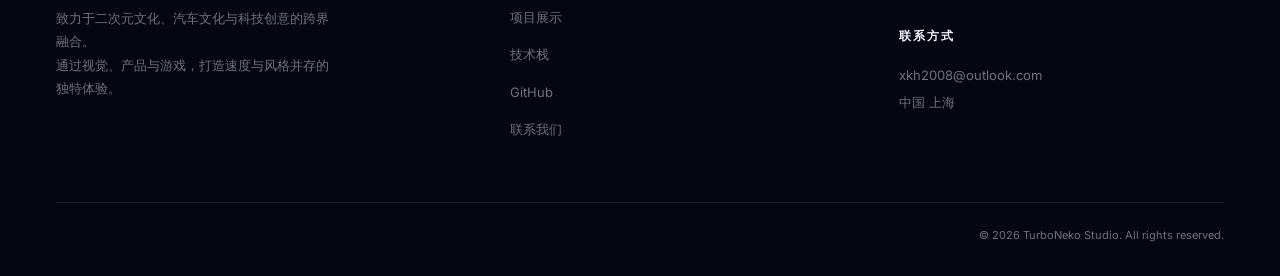
==== commit 71185ca5: "修复中文切换" ====
--- a/index.html
+++ b/index.html
@@ -702,4 +702,7 @@
         }
     }
 });
-</script>+</script>
+<script src="script.js?v=5"></script>
+</body>
+</html>
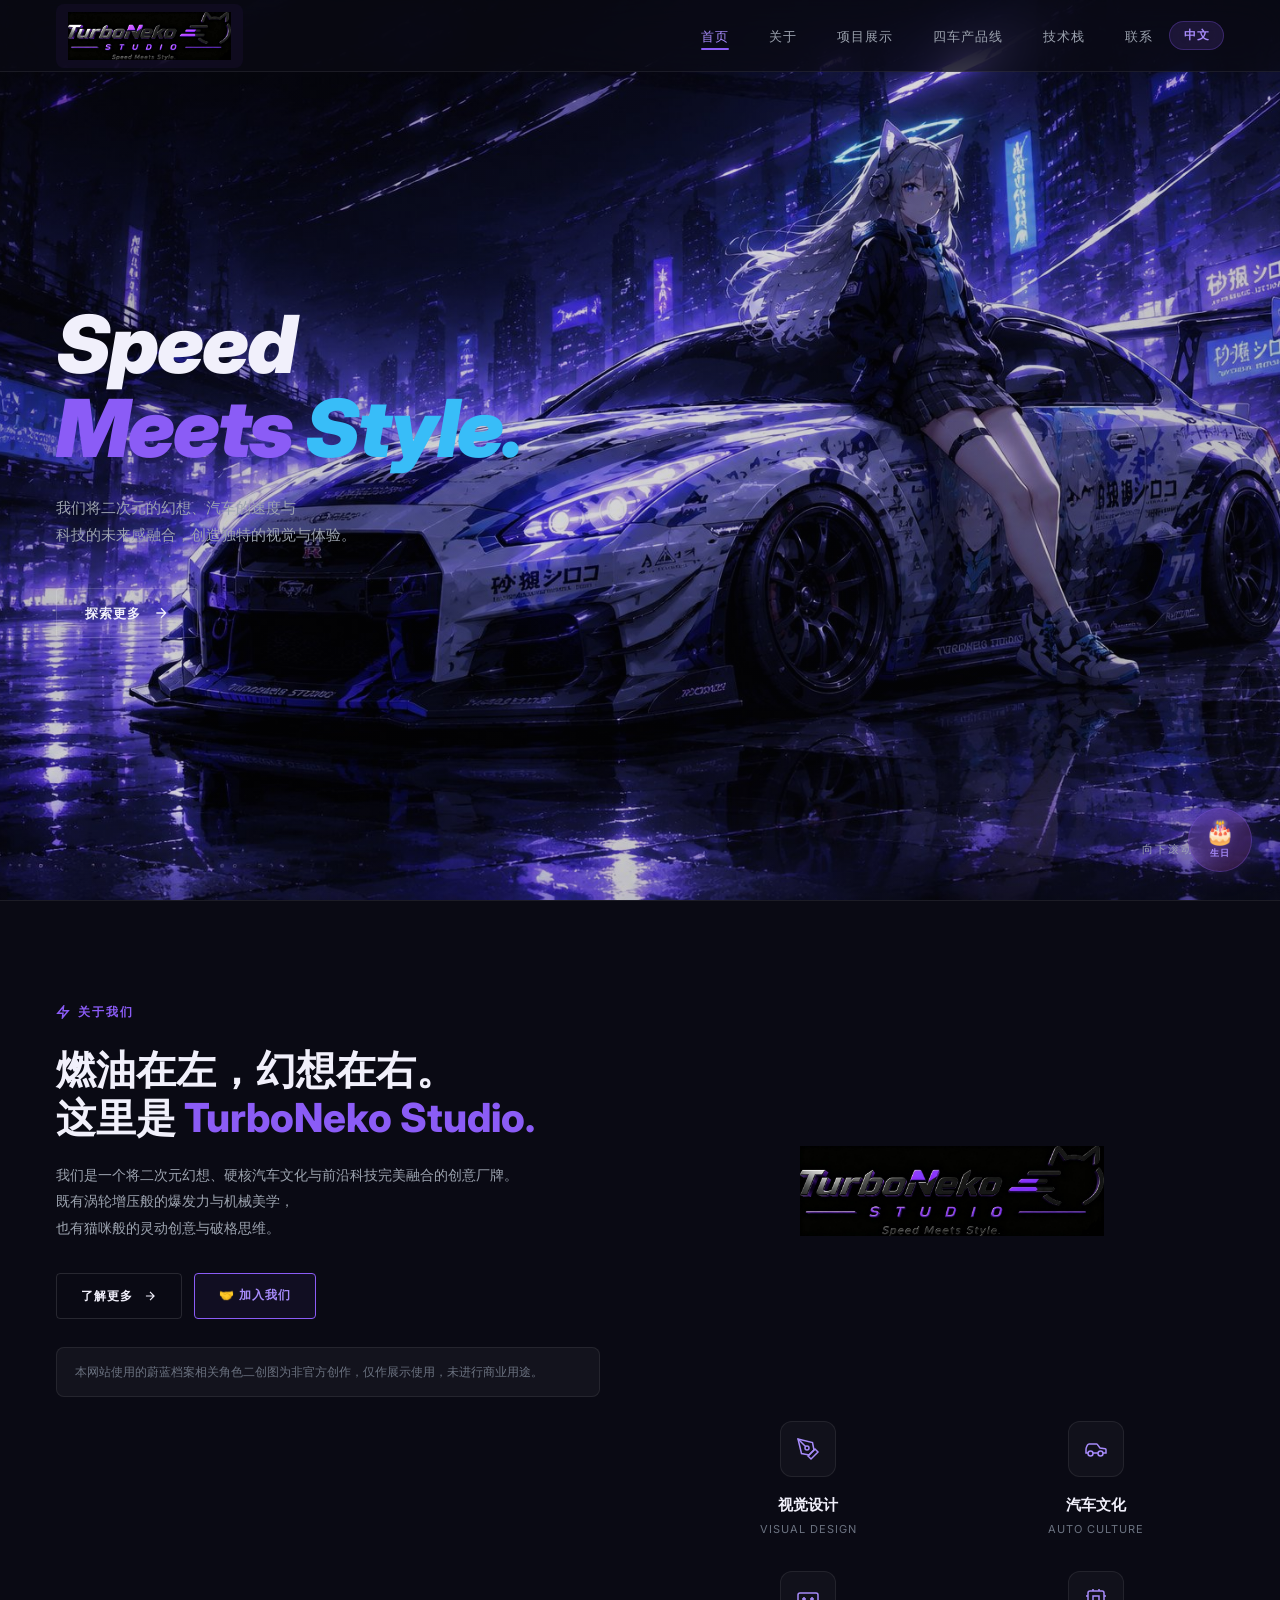
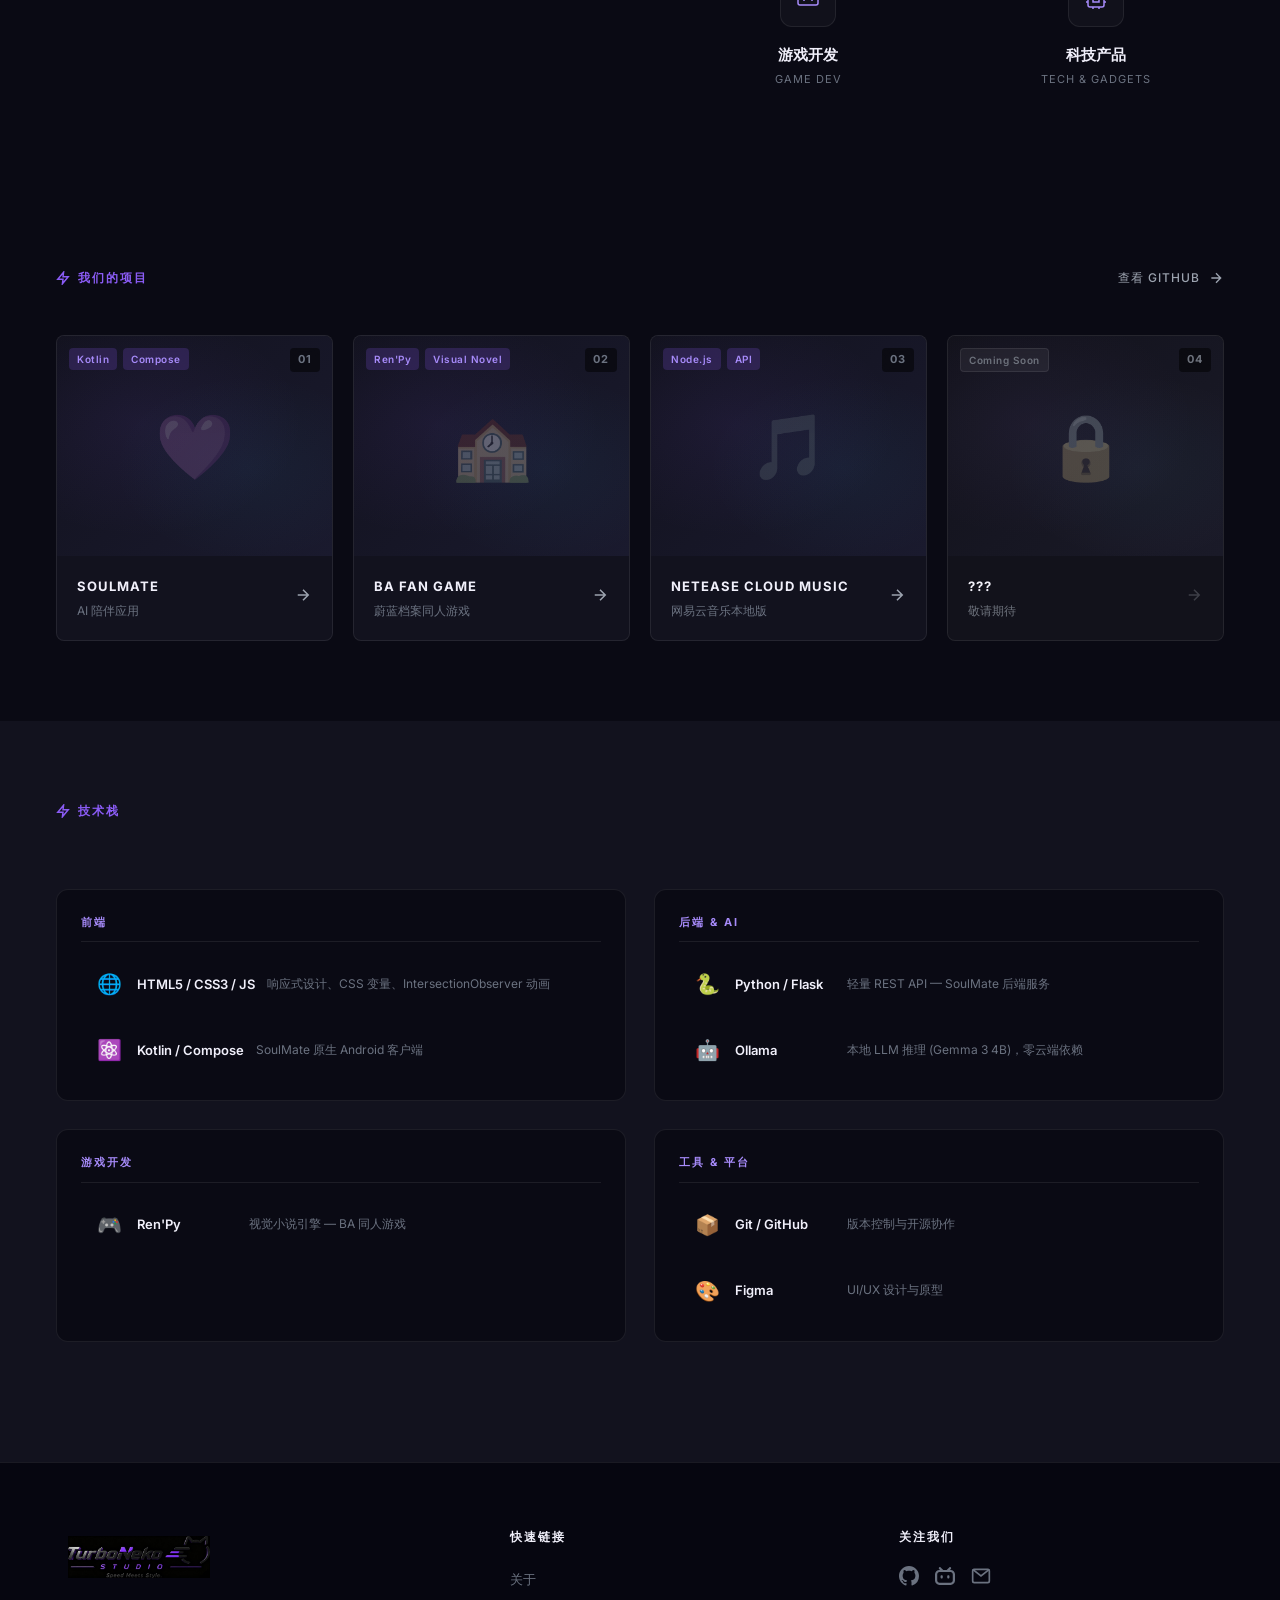
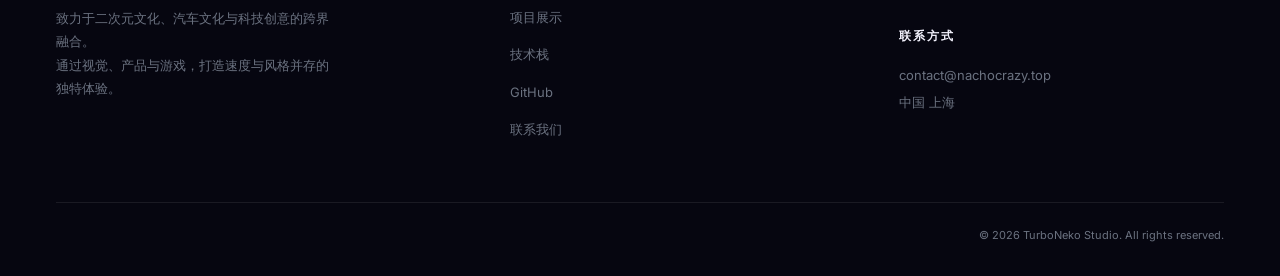
==== commit 969119b6: "更新联系方式邮箱为 contact@nachocrazy.top" ====
--- a/index.html
+++ b/index.html
@@ -384,13 +384,13 @@
                 <a href="https://space.bilibili.com/1800466245" title="Bilibili" target="_blank" rel="noopener">
                     <svg viewBox="0 0 24 24" fill="currentColor"><path d="M17.813 4.653h.854c1.51.054 2.769.578 3.773 1.574 1.004.995 1.524 2.249 1.56 3.76v7.36c-.036 1.51-.556 2.769-1.56 3.773s-2.262 1.524-3.773 1.56H5.333c-1.51-.036-2.769-.556-3.773-1.56S.036 18.858 0 17.347v-7.36c.036-1.511.556-2.765 1.56-3.76 1.004-.996 2.262-1.52 3.773-1.574h.774l-1.174-1.12a1.234 1.234 0 0 1-.373-.906c0-.356.124-.658.373-.907l.027-.027c.267-.249.573-.373.92-.373.347 0 .653.124.92.373L9.653 4.44c.071.071.134.142.187.213h4.267a.836.836 0 0 1 .16-.213l2.853-2.747c.267-.249.573-.373.92-.373.347 0 .662.151.929.4.267.249.391.551.391.907 0 .355-.124.657-.373.906zM5.333 7.24c-.746.018-1.373.276-1.88.773-.506.498-.769 1.13-.786 1.894v7.52c.017.764.28 1.395.786 1.893.507.498 1.134.756 1.88.773h13.334c.746-.017 1.373-.275 1.88-.773.506-.498.769-1.129.786-1.893v-7.52c-.017-.765-.28-1.396-.786-1.894-.507-.497-1.134-.755-1.88-.773zM8 11.107c.373 0 .684.124.933.373.25.249.383.569.4.96v1.173c-.017.391-.15.711-.4.96-.249.25-.56.374-.933.374s-.684-.125-.933-.374c-.25-.249-.383-.569-.4-.96V12.44c.017-.391.15-.711.4-.96.249-.249.56-.373.933-.373zm8 0c.373 0 .684.124.933.373.25.249.383.569.4.96v1.173c-.017.391-.15.711-.4.96-.249.25-.56.374-.933.374s-.684-.125-.933-.374c-.25-.249-.383-.569-.4-.96V12.44c.017-.391.15-.711.4-.96.249-.249.56-.373.933-.373z"/></svg>
                 </a>
-                <a href="mailto:xkh2008@outlook.com" title="Email">
+                <a href="mailto:contact@nachocrazy.top" title="Email">
                     <svg viewBox="0 0 24 24" fill="none" stroke="currentColor" stroke-width="2"><rect x="2" y="4" width="20" height="16" rx="2"/><path d="M22 4l-10 8L2 4"/></svg>
                 </a>
             </div>
             <h5 data-i18n="footer_contact">Contact</h5>
             <div class="contact-info">
-                <p>xkh2008@outlook.com</p>
+                <p>contact@nachocrazy.top</p>
                 <p data-i18n="footer_location">Shanghai, China</p>
             </div>
         </div>
@@ -515,11 +515,11 @@
                 </span>
                 <span class="join-card-arrow">→</span>
             </a>
-            <a href="mailto:xkh2008@outlook.com?subject=我想加入TurboNeko Studio" class="join-card">
+            <a href="mailto:contact@nachocrazy.top?subject=我想加入TurboNeko Studio" class="join-card">
                 <span class="join-card-icon">📧</span>
                 <span class="join-card-info">
                     <span class="join-card-label" data-i18n="join_email_label">Email</span>
-                    <span class="join-card-value">xkh2008@outlook.com</span>
+                    <span class="join-card-value">contact@nachocrazy.top</span>
                     <span class="join-card-hint" data-i18n="join_email_hint">发送邮件加入</span>
                 </span>
                 <span class="join-card-arrow">→</span>
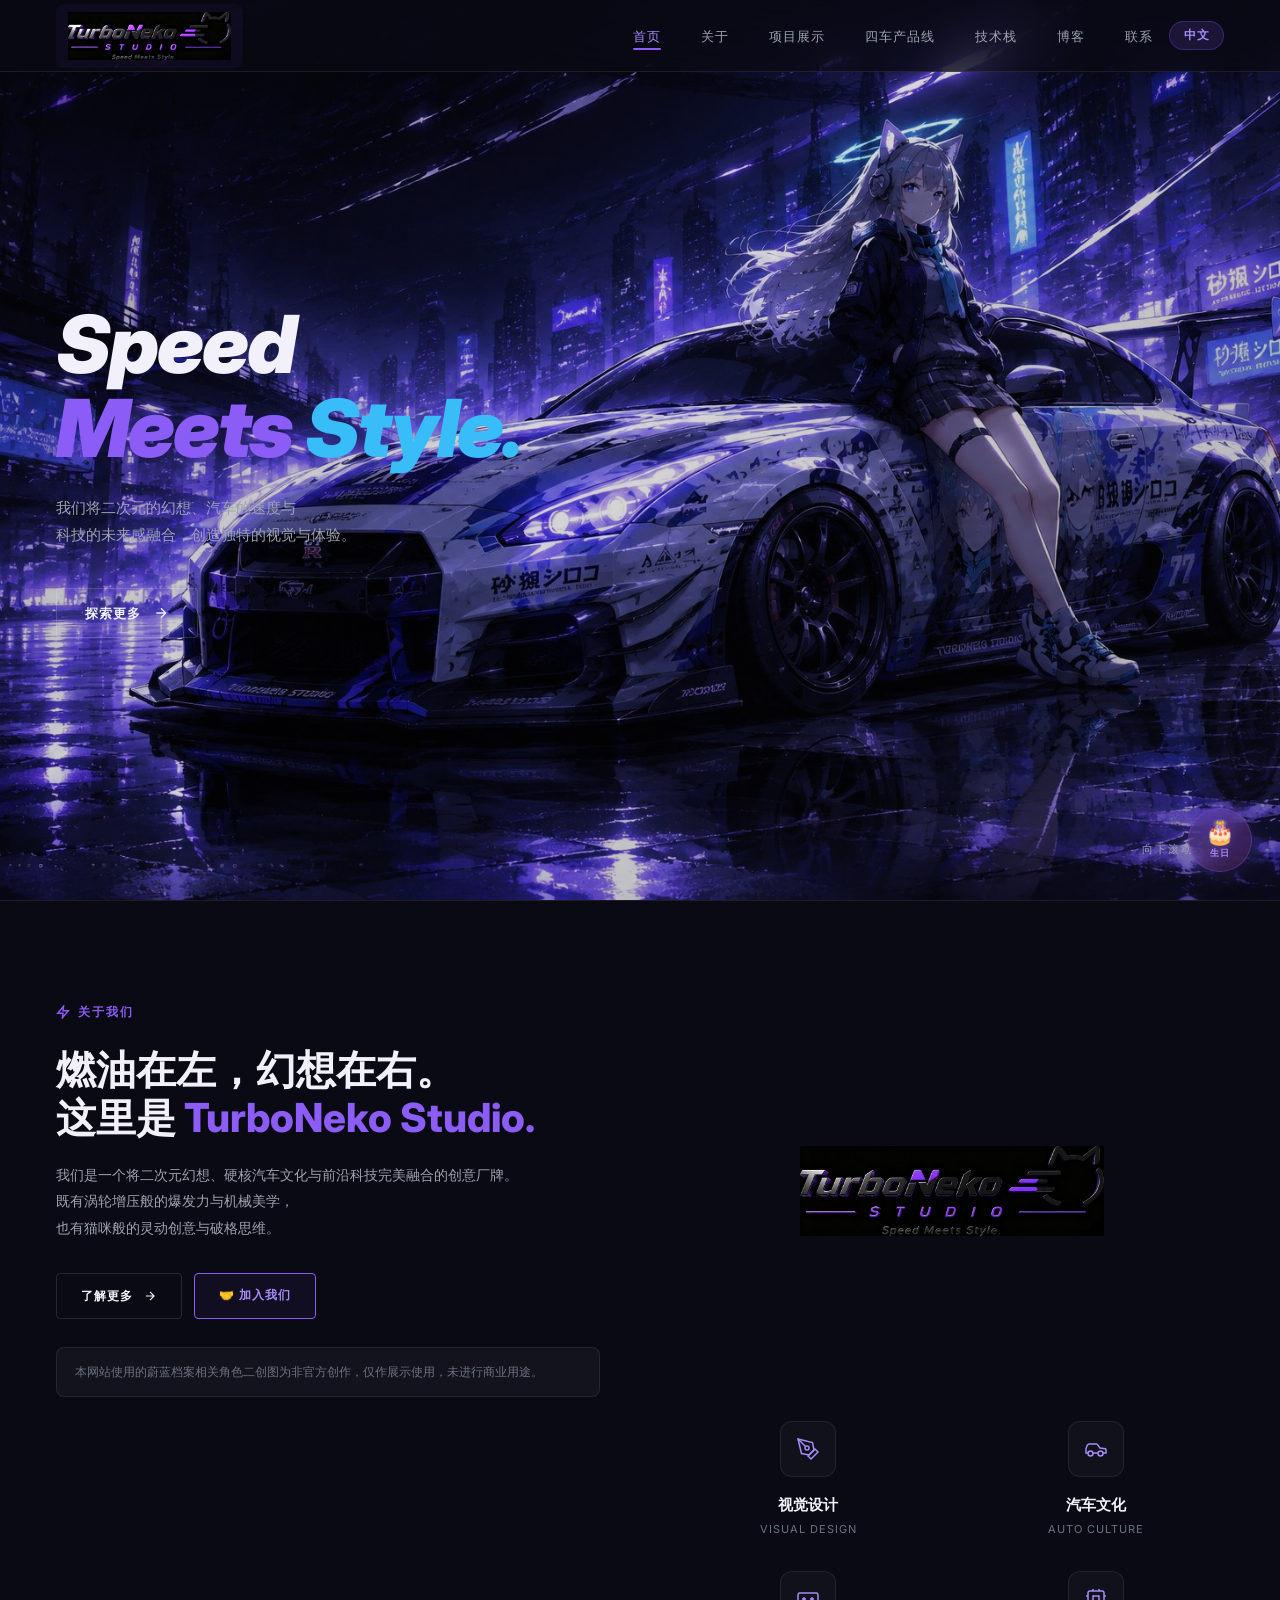
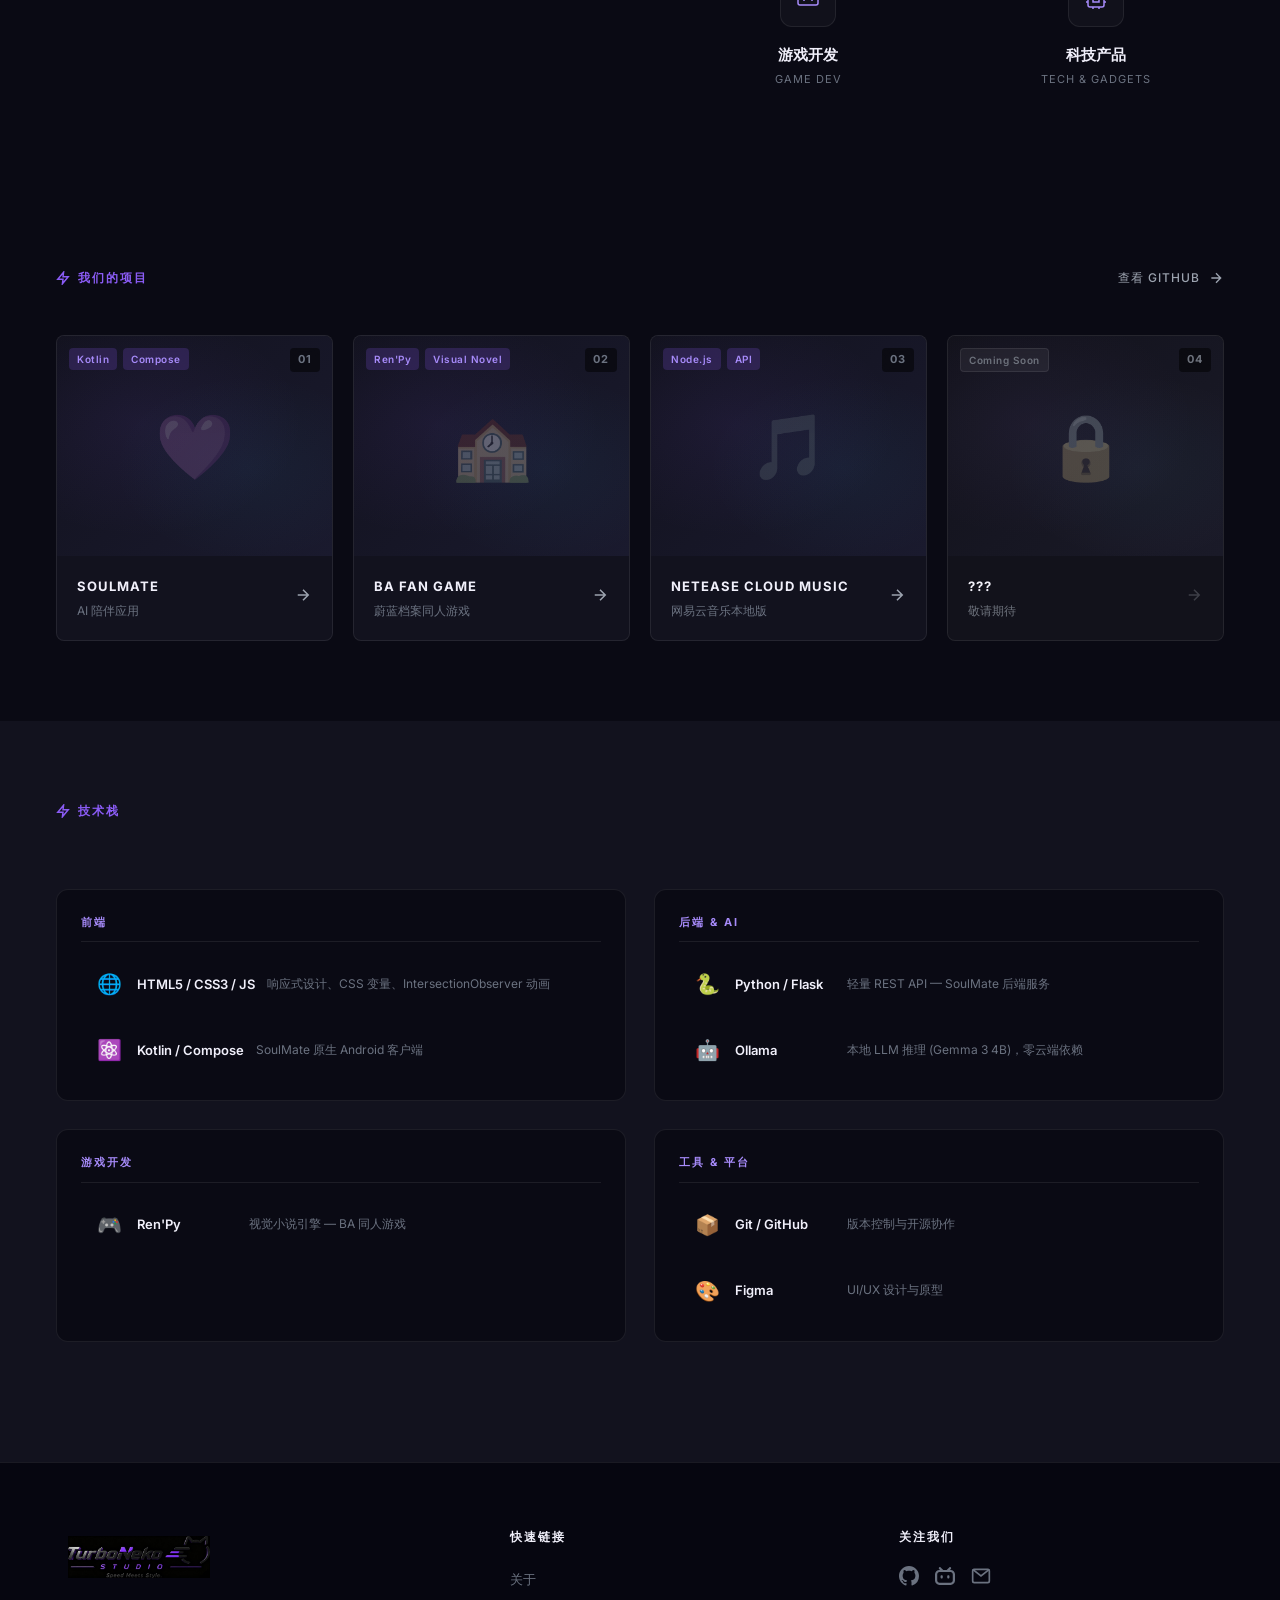
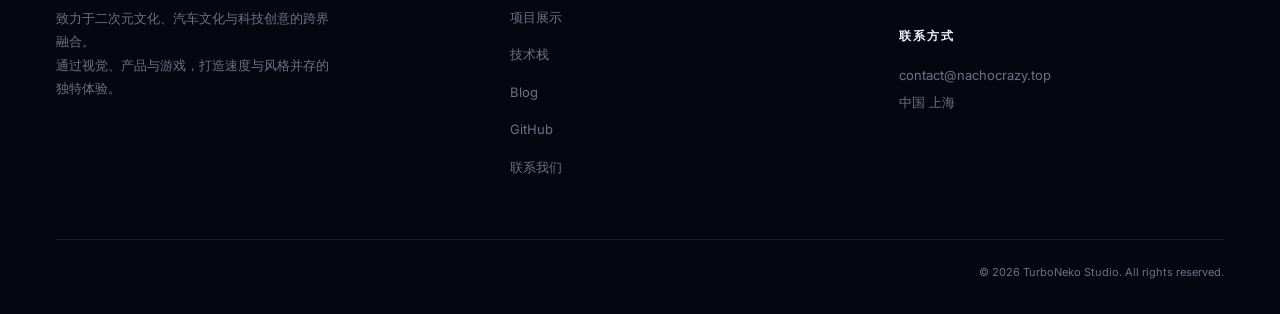
==== commit ac766281: "TurboNeko Blog" ====
--- a/index.html
+++ b/index.html
@@ -43,6 +43,7 @@
             <li><a href="#projects" data-i18n="nav_projects">Projects</a></li>
             <li><a href="cars/" data-i18n="nav_cars">Cars</a></li>
             <li><a href="#techstack" data-i18n="nav_techstack">Tech Stack</a></li>
+            <li><a href="https://blog.nachocrazy.top" data-i18n="nav_blog">Blog</a></li>
             <li><a href="#contact" data-i18n="nav_contact">Contact</a></li>
         </ul>
         <div class="nav-controls">
@@ -67,6 +68,7 @@
     <a href="/about/" data-i18n="nav_about">About</a>
     <a href="#projects" data-i18n="nav_projects">Projects</a>
     <a href="#techstack" data-i18n="nav_techstack">Tech Stack</a>
+    <a href="https://blog.nachocrazy.top" data-i18n="nav_blog">Blog</a>
     <a href="#contact" data-i18n="nav_contact">Contact</a>
 </div>
 
@@ -371,6 +373,7 @@
                 <li><a href="/about/" data-i18n="nav_about">About</a></li>
                 <li><a href="#projects" data-i18n="nav_projects">Projects</a></li>
                 <li><a href="#techstack" data-i18n="nav_techstack">Tech Stack</a></li>
+                <li><a href="https://blog.nachocrazy.top" target="_blank" rel="noopener">Blog</a></li>
                 <li><a href="https://github.com/nachocrazy" target="_blank" rel="noopener">GitHub</a></li>
                 <li><a href="mailto:xkh2000@outlook.com" data-i18n="footer_contact_link">Contact</a></li>
             </ul>
